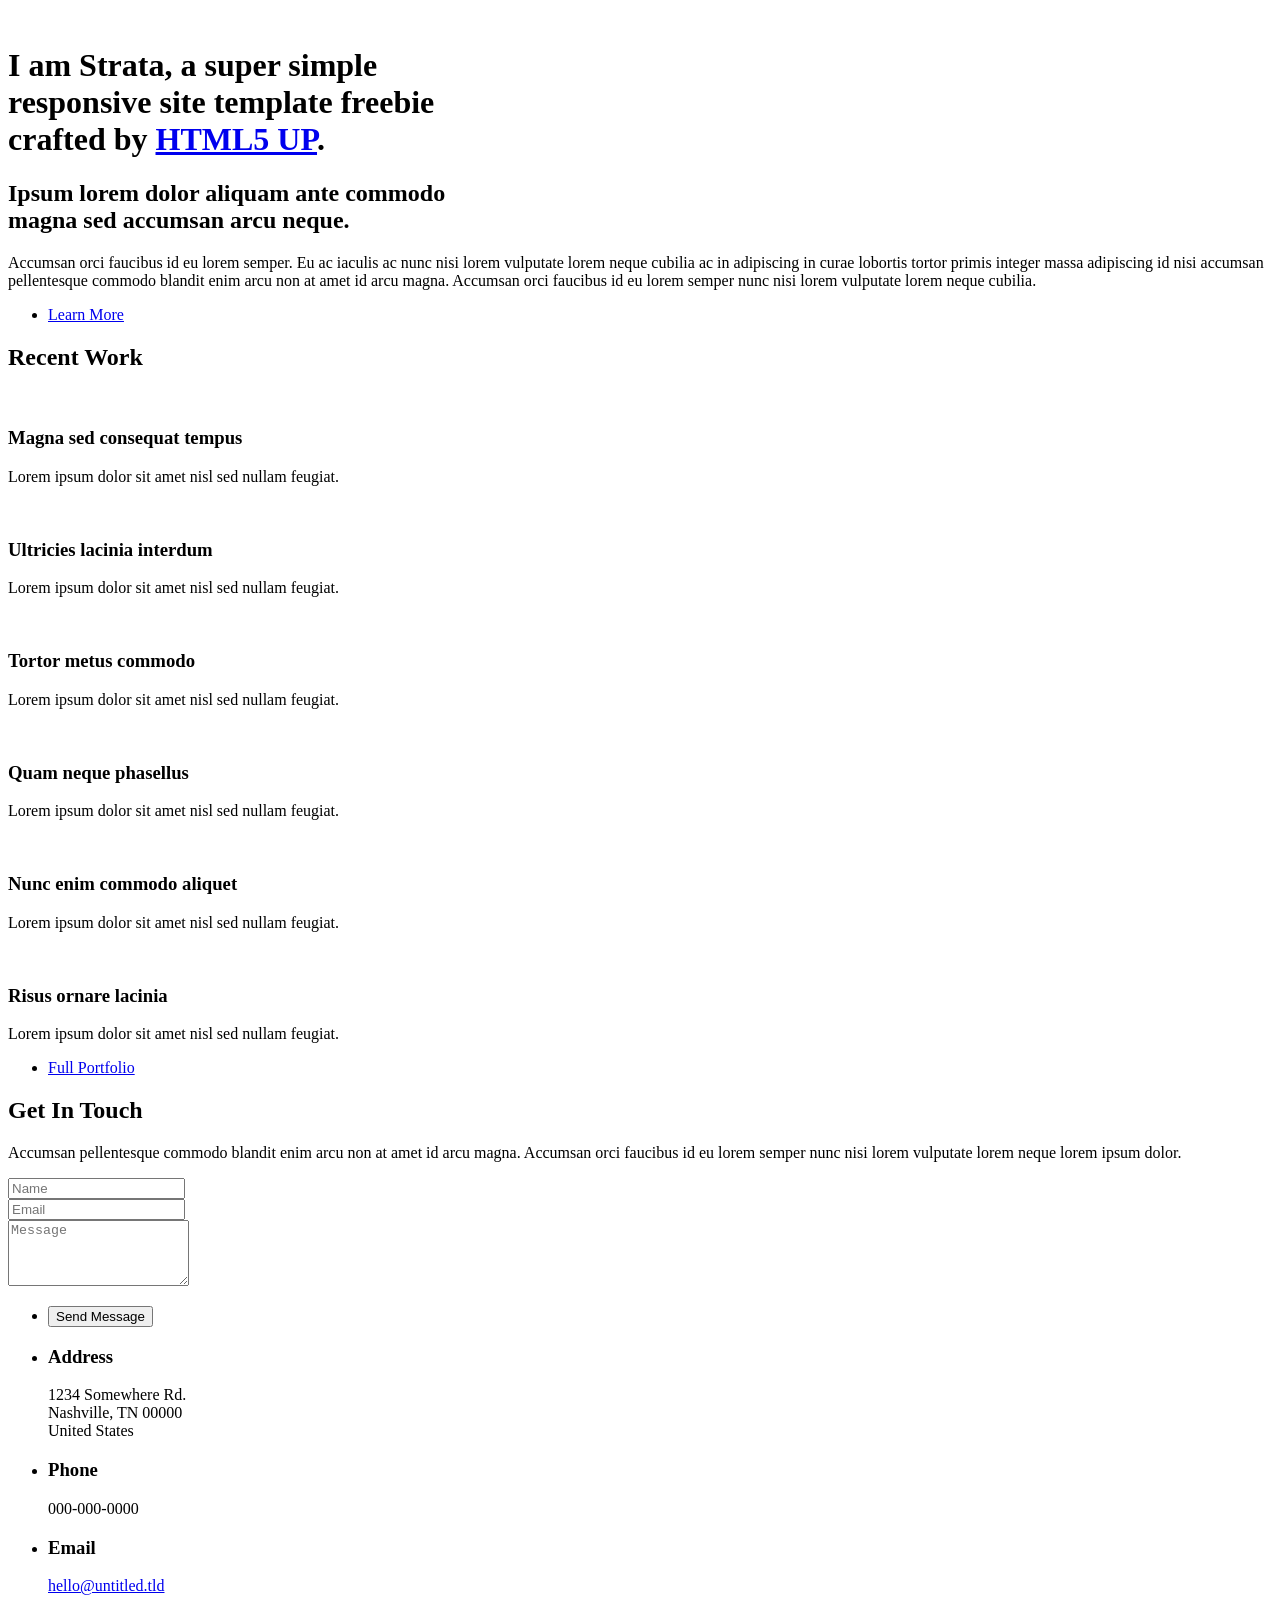
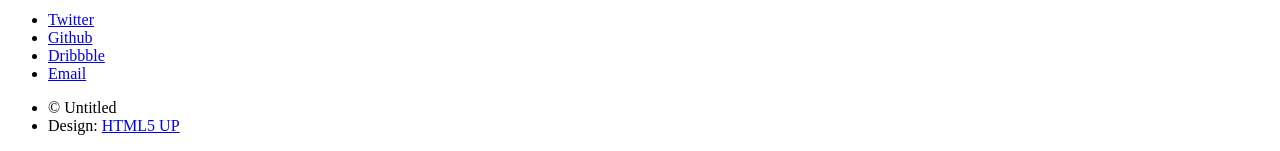
==== index.html @ c2d6a9bf "Add files via upload" ====
<!DOCTYPE HTML>
<!--
	Strata by HTML5 UP
	html5up.net | @ajlkn
	Free for personal and commercial use under the CCA 3.0 license (html5up.net/license)
-->
<html>
	<head>
		<title>Strata by HTML5 UP</title>
		<meta charset="utf-8" />
		<meta name="viewport" content="width=device-width, initial-scale=1, user-scalable=no" />
		<link rel="stylesheet" href="assets/css/main.css" />
	</head>
	<body class="is-preload">

		<!-- Header -->
			<header id="header">
				<div class="inner">
					<a href="#" class="image avatar"><img src="images/avatar.jpg" alt="" /></a>
					<h1><strong>I am Strata</strong>, a super simple<br />
					responsive site template freebie<br />
					crafted by <a href="http://html5up.net">HTML5 UP</a>.</h1>
				</div>
			</header>

		<!-- Main -->
			<div id="main">

				<!-- One -->
					<section id="one">
						<header class="major">
							<h2>Ipsum lorem dolor aliquam ante commodo<br />
							magna sed accumsan arcu neque.</h2>
						</header>
						<p>Accumsan orci faucibus id eu lorem semper. Eu ac iaculis ac nunc nisi lorem vulputate lorem neque cubilia ac in adipiscing in curae lobortis tortor primis integer massa adipiscing id nisi accumsan pellentesque commodo blandit enim arcu non at amet id arcu magna. Accumsan orci faucibus id eu lorem semper nunc nisi lorem vulputate lorem neque cubilia.</p>
						<ul class="actions">
							<li><a href="#" class="button">Learn More</a></li>
						</ul>
					</section>

				<!-- Two -->
					<section id="two">
						<h2>Recent Work</h2>
						<div class="row">
							<article class="col-6 col-12-xsmall work-item">
								<a href="images/fulls/01.jpg" class="image fit thumb"><img src="images/thumbs/01.jpg" alt="" /></a>
								<h3>Magna sed consequat tempus</h3>
								<p>Lorem ipsum dolor sit amet nisl sed nullam feugiat.</p>
							</article>
							<article class="col-6 col-12-xsmall work-item">
								<a href="images/fulls/02.jpg" class="image fit thumb"><img src="images/thumbs/02.jpg" alt="" /></a>
								<h3>Ultricies lacinia interdum</h3>
								<p>Lorem ipsum dolor sit amet nisl sed nullam feugiat.</p>
							</article>
							<article class="col-6 col-12-xsmall work-item">
								<a href="images/fulls/03.jpg" class="image fit thumb"><img src="images/thumbs/03.jpg" alt="" /></a>
								<h3>Tortor metus commodo</h3>
								<p>Lorem ipsum dolor sit amet nisl sed nullam feugiat.</p>
							</article>
							<article class="col-6 col-12-xsmall work-item">
								<a href="images/fulls/04.jpg" class="image fit thumb"><img src="images/thumbs/04.jpg" alt="" /></a>
								<h3>Quam neque phasellus</h3>
								<p>Lorem ipsum dolor sit amet nisl sed nullam feugiat.</p>
							</article>
							<article class="col-6 col-12-xsmall work-item">
								<a href="images/fulls/05.jpg" class="image fit thumb"><img src="images/thumbs/05.jpg" alt="" /></a>
								<h3>Nunc enim commodo aliquet</h3>
								<p>Lorem ipsum dolor sit amet nisl sed nullam feugiat.</p>
							</article>
							<article class="col-6 col-12-xsmall work-item">
								<a href="images/fulls/06.jpg" class="image fit thumb"><img src="images/thumbs/06.jpg" alt="" /></a>
								<h3>Risus ornare lacinia</h3>
								<p>Lorem ipsum dolor sit amet nisl sed nullam feugiat.</p>
							</article>
						</div>
						<ul class="actions">
							<li><a href="#" class="button">Full Portfolio</a></li>
						</ul>
					</section>

				<!-- Three -->
					<section id="three">
						<h2>Get In Touch</h2>
						<p>Accumsan pellentesque commodo blandit enim arcu non at amet id arcu magna. Accumsan orci faucibus id eu lorem semper nunc nisi lorem vulputate lorem neque lorem ipsum dolor.</p>
						<div class="row">
							<div class="col-8 col-12-small">
								<form method="post" action="#">
									<div class="row gtr-uniform gtr-50">
										<div class="col-6 col-12-xsmall"><input type="text" name="name" id="name" placeholder="Name" /></div>
										<div class="col-6 col-12-xsmall"><input type="email" name="email" id="email" placeholder="Email" /></div>
										<div class="col-12"><textarea name="message" id="message" placeholder="Message" rows="4"></textarea></div>
									</div>
								</form>
								<ul class="actions">
									<li><input type="submit" value="Send Message" /></li>
								</ul>
							</div>
							<div class="col-4 col-12-small">
								<ul class="labeled-icons">
									<li>
										<h3 class="icon solid fa-home"><span class="label">Address</span></h3>
										1234 Somewhere Rd.<br />
										Nashville, TN 00000<br />
										United States
									</li>
									<li>
										<h3 class="icon solid fa-mobile-alt"><span class="label">Phone</span></h3>
										000-000-0000
									</li>
									<li>
										<h3 class="icon solid fa-envelope"><span class="label">Email</span></h3>
										<a href="#">hello@untitled.tld</a>
									</li>
								</ul>
							</div>
						</div>
					</section>

				<!-- Four -->
				<!--
					<section id="four">
						<h2>Elements</h2>

						<section>
							<h4>Text</h4>
							<p>This is <b>bold</b> and this is <strong>strong</strong>. This is <i>italic</i> and this is <em>emphasized</em>.
							This is <sup>superscript</sup> text and this is <sub>subscript</sub> text.
							This is <u>underlined</u> and this is code: <code>for (;;) { ... }</code>. Finally, <a href="#">this is a link</a>.</p>
							<hr />
							<header>
								<h4>Heading with a Subtitle</h4>
								<p>Lorem ipsum dolor sit amet nullam id egestas urna aliquam</p>
							</header>
							<p>Nunc lacinia ante nunc ac lobortis. Interdum adipiscing gravida odio porttitor sem non mi integer non faucibus ornare mi ut ante amet placerat aliquet. Volutpat eu sed ante lacinia sapien lorem accumsan varius montes viverra nibh in adipiscing blandit tempus accumsan.</p>
							<header>
								<h5>Heading with a Subtitle</h5>
								<p>Lorem ipsum dolor sit amet nullam id egestas urna aliquam</p>
							</header>
							<p>Nunc lacinia ante nunc ac lobortis. Interdum adipiscing gravida odio porttitor sem non mi integer non faucibus ornare mi ut ante amet placerat aliquet. Volutpat eu sed ante lacinia sapien lorem accumsan varius montes viverra nibh in adipiscing blandit tempus accumsan.</p>
							<hr />
							<h2>Heading Level 2</h2>
							<h3>Heading Level 3</h3>
							<h4>Heading Level 4</h4>
							<h5>Heading Level 5</h5>
							<h6>Heading Level 6</h6>
							<hr />
							<h5>Blockquote</h5>
							<blockquote>Fringilla nisl. Donec accumsan interdum nisi, quis tincidunt felis sagittis eget tempus euismod. Vestibulum ante ipsum primis in faucibus vestibulum. Blandit adipiscing eu felis iaculis volutpat ac adipiscing accumsan faucibus. Vestibulum ante ipsum primis in faucibus lorem ipsum dolor sit amet nullam adipiscing eu felis.</blockquote>
							<h5>Preformatted</h5>
							<pre><code>i = 0;

while (!deck.isInOrder()) {
print 'Iteration ' + i;
deck.shuffle();
i++;
}

print 'It took ' + i + ' iterations to sort the deck.';</code></pre>
						</section>

						<section>
							<h4>Lists</h4>
							<div class="row">
								<div class="col-6 col-12-xsmall">
									<h5>Unordered</h5>
									<ul>
										<li>Dolor pulvinar etiam magna etiam.</li>
										<li>Sagittis adipiscing lorem eleifend.</li>
										<li>Felis enim feugiat dolore viverra.</li>
									</ul>
									<h5>Alternate</h5>
									<ul class="alt">
										<li>Dolor pulvinar etiam magna etiam.</li>
										<li>Sagittis adipiscing lorem eleifend.</li>
										<li>Felis enim feugiat dolore viverra.</li>
									</ul>
								</div>
								<div class="col-6 col-12-xsmall">
									<h5>Ordered</h5>
									<ol>
										<li>Dolor pulvinar etiam magna etiam.</li>
										<li>Etiam vel felis at lorem sed viverra.</li>
										<li>Felis enim feugiat dolore viverra.</li>
										<li>Dolor pulvinar etiam magna etiam.</li>
										<li>Etiam vel felis at lorem sed viverra.</li>
										<li>Felis enim feugiat dolore viverra.</li>
									</ol>
									<h5>Icons</h5>
									<ul class="icons">
										<li><a href="#" class="icon brands fa-twitter"><span class="label">Twitter</span></a></li>
										<li><a href="#" class="icon brands fa-facebook-f"><span class="label">Facebook</span></a></li>
										<li><a href="#" class="icon brands fa-instagram"><span class="label">Instagram</span></a></li>
										<li><a href="#" class="icon brands fa-github"><span class="label">Github</span></a></li>
										<li><a href="#" class="icon brands fa-dribbble"><span class="label">Dribbble</span></a></li>
										<li><a href="#" class="icon brands fa-tumblr"><span class="label">Tumblr</span></a></li>
									</ul>
								</div>
							</div>
							<h5>Actions</h5>
							<ul class="actions">
								<li><a href="#" class="button primary">Default</a></li>
								<li><a href="#" class="button">Default</a></li>
							</ul>
							<ul class="actions small">
								<li><a href="#" class="button primary small">Small</a></li>
								<li><a href="#" class="button small">Small</a></li>
							</ul>
							<div class="row">
								<div class="col-6 col-12-small">
									<ul class="actions stacked">
										<li><a href="#" class="button primary">Default</a></li>
										<li><a href="#" class="button">Default</a></li>
									</ul>
								</div>
								<div class="col-6 col-12-small">
									<ul class="actions stacked">
										<li><a href="#" class="button primary small">Small</a></li>
										<li><a href="#" class="button small">Small</a></li>
									</ul>
								</div>
								<div class="col-6 col-12-small">
									<ul class="actions stacked">
										<li><a href="#" class="button primary fit">Default</a></li>
										<li><a href="#" class="button fit">Default</a></li>
									</ul>
								</div>
								<div class="col-6 col-12-small">
									<ul class="actions stacked">
										<li><a href="#" class="button primary small fit">Small</a></li>
										<li><a href="#" class="button small fit">Small</a></li>
									</ul>
								</div>
							</div>
						</section>

						<section>
							<h4>Table</h4>
							<h5>Default</h5>
							<div class="table-wrapper">
								<table>
									<thead>
										<tr>
											<th>Name</th>
											<th>Description</th>
											<th>Price</th>
										</tr>
									</thead>
									<tbody>
										<tr>
											<td>Item One</td>
											<td>Ante turpis integer aliquet porttitor.</td>
											<td>29.99</td>
										</tr>
										<tr>
											<td>Item Two</td>
											<td>Vis ac commodo adipiscing arcu aliquet.</td>
											<td>19.99</td>
										</tr>
										<tr>
											<td>Item Three</td>
											<td> Morbi faucibus arcu accumsan lorem.</td>
											<td>29.99</td>
										</tr>
										<tr>
											<td>Item Four</td>
											<td>Vitae integer tempus condimentum.</td>
											<td>19.99</td>
										</tr>
										<tr>
											<td>Item Five</td>
											<td>Ante turpis integer aliquet porttitor.</td>
											<td>29.99</td>
										</tr>
									</tbody>
									<tfoot>
										<tr>
											<td colspan="2"></td>
											<td>100.00</td>
										</tr>
									</tfoot>
								</table>
							</div>

							<h5>Alternate</h5>
							<div class="table-wrapper">
								<table class="alt">
									<thead>
										<tr>
											<th>Name</th>
											<th>Description</th>
											<th>Price</th>
										</tr>
									</thead>
									<tbody>
										<tr>
											<td>Item One</td>
											<td>Ante turpis integer aliquet porttitor.</td>
											<td>29.99</td>
										</tr>
										<tr>
											<td>Item Two</td>
											<td>Vis ac commodo adipiscing arcu aliquet.</td>
											<td>19.99</td>
										</tr>
										<tr>
											<td>Item Three</td>
											<td> Morbi faucibus arcu accumsan lorem.</td>
											<td>29.99</td>
										</tr>
										<tr>
											<td>Item Four</td>
											<td>Vitae integer tempus condimentum.</td>
											<td>19.99</td>
										</tr>
										<tr>
											<td>Item Five</td>
											<td>Ante turpis integer aliquet porttitor.</td>
											<td>29.99</td>
										</tr>
									</tbody>
									<tfoot>
										<tr>
											<td colspan="2"></td>
											<td>100.00</td>
										</tr>
									</tfoot>
								</table>
							</div>
						</section>

						<section>
							<h4>Buttons</h4>
							<ul class="actions">
								<li><a href="#" class="button primary">Primary</a></li>
								<li><a href="#" class="button">Default</a></li>
							</ul>
							<ul class="actions">
								<li><a href="#" class="button large">Large</a></li>
								<li><a href="#" class="button">Default</a></li>
								<li><a href="#" class="button small">Small</a></li>
							</ul>
							<ul class="actions fit">
								<li><a href="#" class="button primary fit">Fit</a></li>
								<li><a href="#" class="button fit">Fit</a></li>
							</ul>
							<ul class="actions fit small">
								<li><a href="#" class="button primary fit small">Fit + Small</a></li>
								<li><a href="#" class="button fit small">Fit + Small</a></li>
							</ul>
							<ul class="actions">
								<li><a href="#" class="button primary icon solid fa-download">Icon</a></li>
								<li><a href="#" class="button icon solid fa-download">Icon</a></li>
							</ul>
							<ul class="actions">
								<li><span class="button primary disabled">Primary</span></li>
								<li><span class="button disabled">Default</span></li>
							</ul>
						</section>

						<section>
							<h4>Form</h4>
							<form method="post" action="#">
								<div class="row gtr-uniform gtr-50">
									<div class="col-6 col-12-xsmall">
										<input type="text" name="demo-name" id="demo-name" value="" placeholder="Name" />
									</div>
									<div class="col-6 col-12-xsmall">
										<input type="email" name="demo-email" id="demo-email" value="" placeholder="Email" />
									</div>
									<div class="col-12">
										<select name="demo-category" id="demo-category">
											<option value="">- Category -</option>
											<option value="1">Manufacturing</option>
											<option value="1">Shipping</option>
											<option value="1">Administration</option>
											<option value="1">Human Resources</option>
										</select>
									</div>
									<div class="col-4 col-12-small">
										<input type="radio" id="demo-priority-low" name="demo-priority" checked>
										<label for="demo-priority-low">Low Priority</label>
									</div>
									<div class="col-4 col-12-small">
										<input type="radio" id="demo-priority-normal" name="demo-priority">
										<label for="demo-priority-normal">Normal Priority</label>
									</div>
									<div class="col-4 col-12-small">
										<input type="radio" id="demo-priority-high" name="demo-priority">
										<label for="demo-priority-high">High Priority</label>
									</div>
									<div class="col-6 col-12-small">
										<input type="checkbox" id="demo-copy" name="demo-copy">
										<label for="demo-copy">Email me a copy of this message</label>
									</div>
									<div class="col-6 col-12-small">
										<input type="checkbox" id="demo-human" name="demo-human" checked>
										<label for="demo-human">I am a human and not a robot</label>
									</div>
									<div class="col-12">
										<textarea name="demo-message" id="demo-message" placeholder="Enter your message" rows="6"></textarea>
									</div>
									<div class="col-12">
										<ul class="actions">
											<li><input type="submit" value="Send Message" class="primary" /></li>
											<li><input type="reset" value="Reset" /></li>
										</ul>
									</div>
								</div>
							</form>
						</section>

						<section>
							<h4>Image</h4>
							<h5>Fit</h5>
							<div class="box alt">
								<div class="row gtr-50 gtr-uniform">
									<div class="col-12"><span class="image fit"><img src="images/fulls/05.jpg" alt="" /></span></div>
									<div class="col-4"><span class="image fit"><img src="images/thumbs/01.jpg" alt="" /></span></div>
									<div class="col-4"><span class="image fit"><img src="images/thumbs/02.jpg" alt="" /></span></div>
									<div class="col-4"><span class="image fit"><img src="images/thumbs/03.jpg" alt="" /></span></div>
									<div class="col-4"><span class="image fit"><img src="images/thumbs/04.jpg" alt="" /></span></div>
									<div class="col-4"><span class="image fit"><img src="images/thumbs/05.jpg" alt="" /></span></div>
									<div class="col-4"><span class="image fit"><img src="images/thumbs/06.jpg" alt="" /></span></div>
									<div class="col-4"><span class="image fit"><img src="images/thumbs/03.jpg" alt="" /></span></div>
									<div class="col-4"><span class="image fit"><img src="images/thumbs/02.jpg" alt="" /></span></div>
									<div class="col-4"><span class="image fit"><img src="images/thumbs/01.jpg" alt="" /></span></div>
								</div>
							</div>
							<h5>Left &amp; Right</h5>
							<p><span class="image left"><img src="images/avatar.jpg" alt="" /></span>Fringilla nisl. Donec accumsan interdum nisi, quis tincidunt felis sagittis eget. tempus euismod. Vestibulum ante ipsum primis in faucibus vestibulum. Blandit adipiscing eu felis iaculis volutpat ac adipiscing accumsan eu faucibus. Integer ac pellentesque praesent tincidunt felis sagittis eget. tempus euismod. Vestibulum ante ipsum primis in faucibus vestibulum. Blandit adipiscing eu felis iaculis volutpat ac adipiscing accumsan eu faucibus. Integer ac pellentesque praesent. Donec accumsan interdum nisi, quis tincidunt felis sagittis eget. tempus euismod. Vestibulum ante ipsum primis in faucibus vestibulum. Blandit adipiscing eu felis iaculis volutpat ac adipiscing accumsan eu faucibus. Integer ac pellentesque praesent tincidunt felis sagittis eget. tempus euismod. Vestibulum ante ipsum primis in faucibus vestibulum. Blandit adipiscing eu felis iaculis volutpat ac adipiscing accumsan eu faucibus. Integer ac pellentesque praesent.</p>
							<p><span class="image right"><img src="images/avatar.jpg" alt="" /></span>Fringilla nisl. Donec accumsan interdum nisi, quis tincidunt felis sagittis eget. tempus euismod. Vestibulum ante ipsum primis in faucibus vestibulum. Blandit adipiscing eu felis iaculis volutpat ac adipiscing accumsan eu faucibus. Integer ac pellentesque praesent tincidunt felis sagittis eget. tempus euismod. Vestibulum ante ipsum primis in faucibus vestibulum. Blandit adipiscing eu felis iaculis volutpat ac adipiscing accumsan eu faucibus. Integer ac pellentesque praesent. Donec accumsan interdum nisi, quis tincidunt felis sagittis eget. tempus euismod. Vestibulum ante ipsum primis in faucibus vestibulum. Blandit adipiscing eu felis iaculis volutpat ac adipiscing accumsan eu faucibus. Integer ac pellentesque praesent tincidunt felis sagittis eget. tempus euismod. Vestibulum ante ipsum primis in faucibus vestibulum. Blandit adipiscing eu felis iaculis volutpat ac adipiscing accumsan eu faucibus. Integer ac pellentesque praesent.</p>
						</section>

					</section>
				-->

			</div>

		<!-- Footer -->
			<footer id="footer">
				<div class="inner">
					<ul class="icons">
						<li><a href="#" class="icon brands fa-twitter"><span class="label">Twitter</span></a></li>
						<li><a href="#" class="icon brands fa-github"><span class="label">Github</span></a></li>
						<li><a href="#" class="icon brands fa-dribbble"><span class="label">Dribbble</span></a></li>
						<li><a href="#" class="icon solid fa-envelope"><span class="label">Email</span></a></li>
					</ul>
					<ul class="copyright">
						<li>&copy; Untitled</li><li>Design: <a href="http://html5up.net">HTML5 UP</a></li>
					</ul>
				</div>
			</footer>

		<!-- Scripts -->
			<script src="assets/js/jquery.min.js"></script>
			<script src="assets/js/jquery.poptrox.min.js"></script>
			<script src="assets/js/browser.min.js"></script>
			<script src="assets/js/breakpoints.min.js"></script>
			<script src="assets/js/util.js"></script>
			<script src="assets/js/main.js"></script>

	</body>
</html>
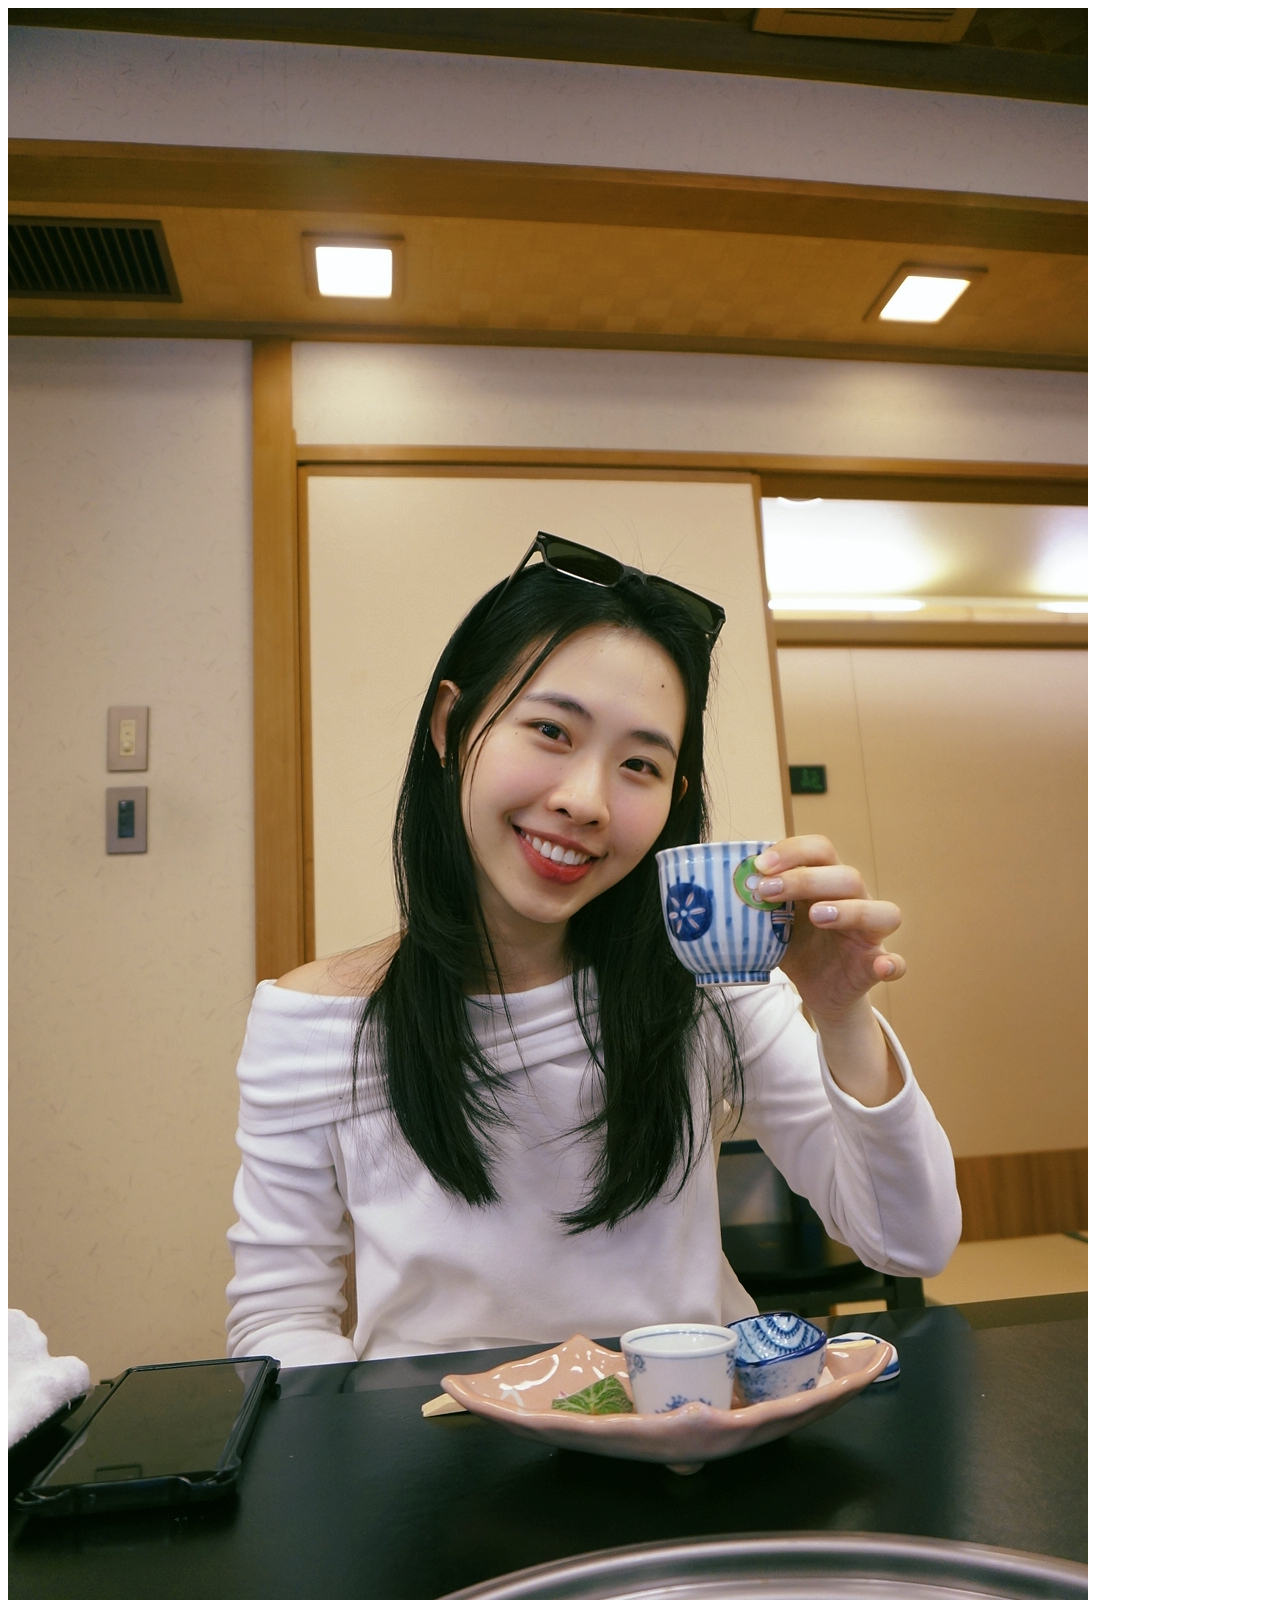
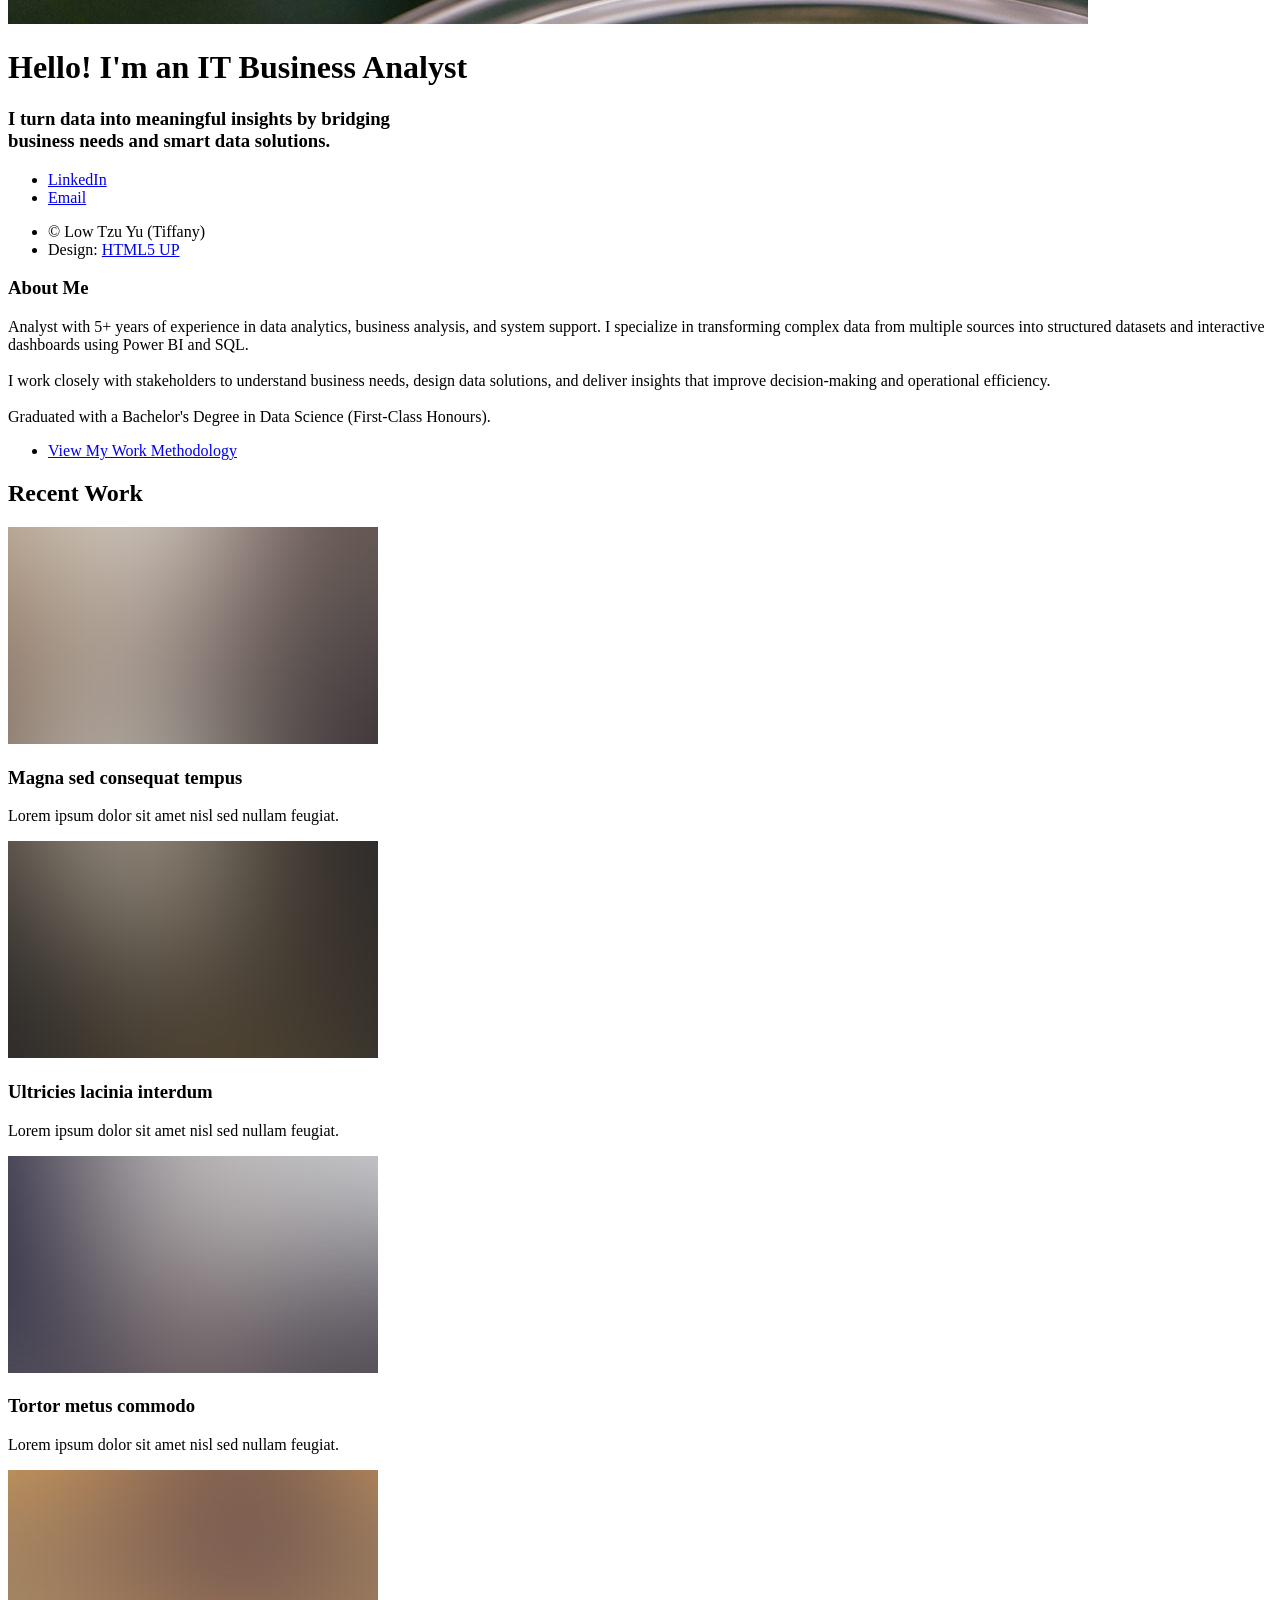
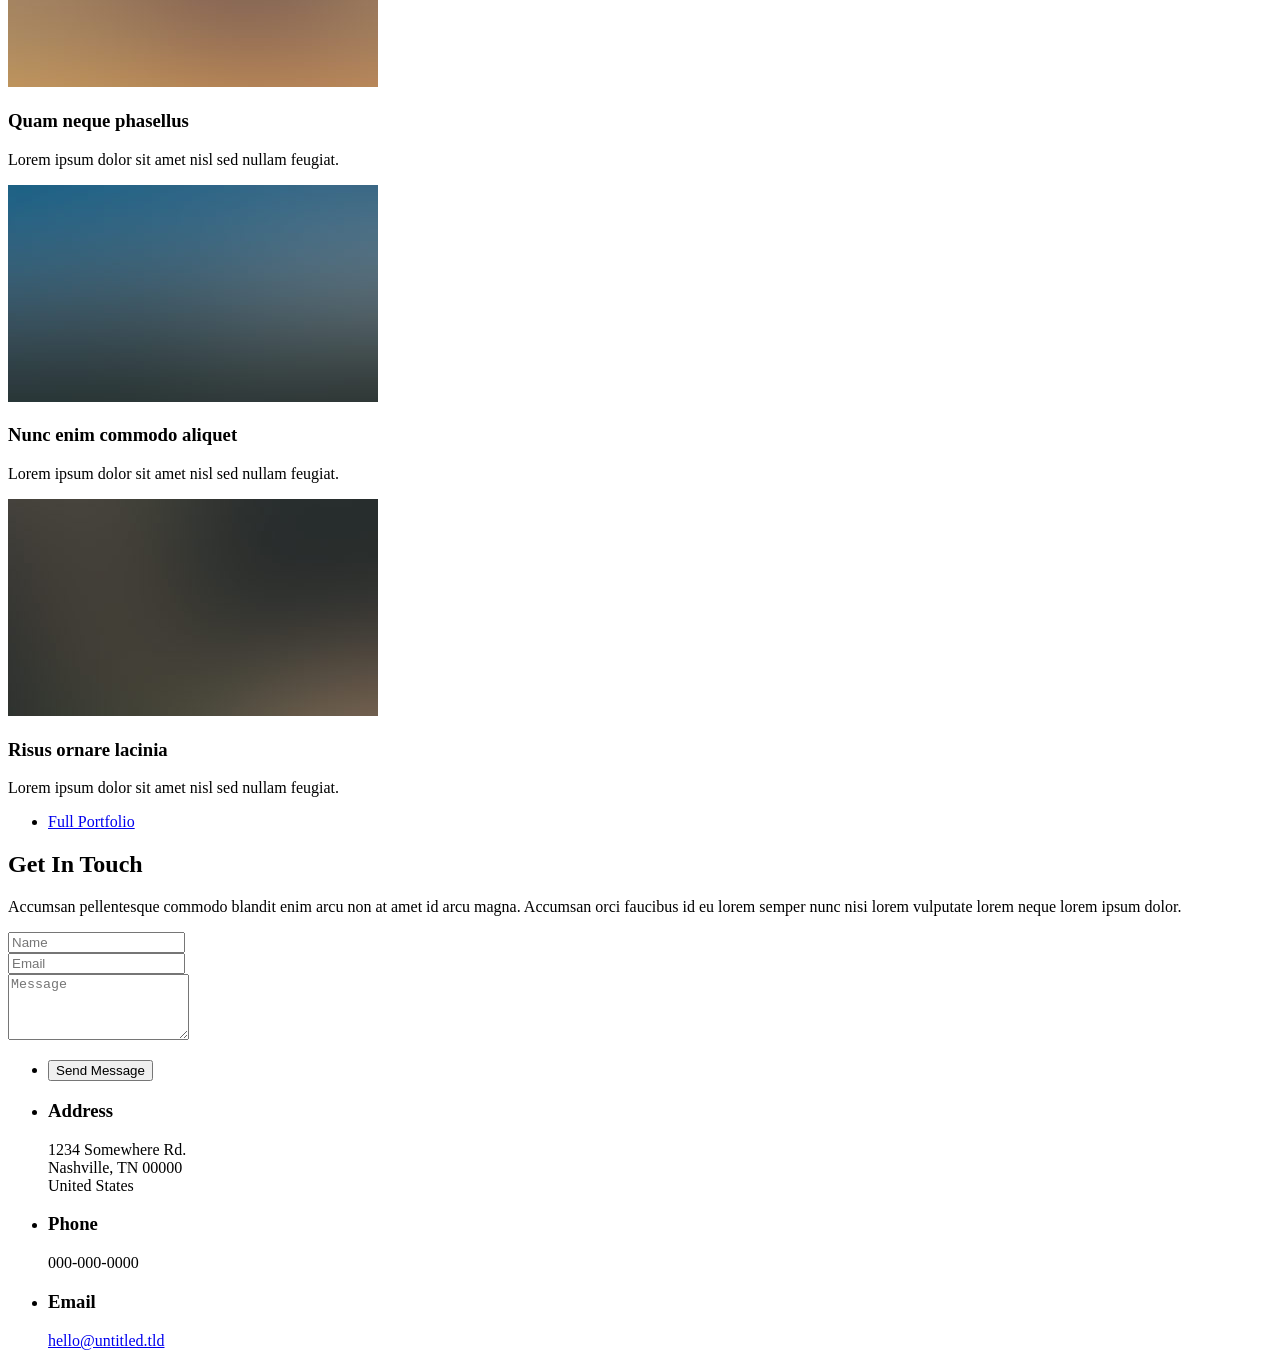
==== commit e05182e5: "Add files via upload" ====
--- a/index.html
+++ b/index.html
@@ -6,7 +6,7 @@
 -->
 <html>
 	<head>
-		<title>Strata by HTML5 UP</title>
+		<title>Low Tzu Yu (Tiffany)</title>
 		<meta charset="utf-8" />
 		<meta name="viewport" content="width=device-width, initial-scale=1, user-scalable=no" />
 		<link rel="stylesheet" href="assets/css/main.css" />
@@ -14,14 +14,14 @@
 	<body class="is-preload">
 
 		<!-- Header -->
-			<header id="header">
-				<div class="inner">
-					<a href="#" class="image avatar"><img src="images/avatar.jpg" alt="" /></a>
-					<h1><strong>I am Strata</strong>, a super simple<br />
-					responsive site template freebie<br />
-					crafted by <a href="http://html5up.net">HTML5 UP</a>.</h1>
-				</div>
-			</header>
+		<header id="header">
+			<div class="inner">
+				<a href="#" class="image avatar"><img src="images/avatar.jpg" alt="" /></a>
+				<h1><strong>Hello! I'm an IT Business Analyst</strong><br /></h1>
+				<h3>I turn data into meaningful insights by bridging<br />
+				business needs and smart data solutions.</h3>
+			</div>
+		</header>
 
 		<!-- Main -->
 			<div id="main">
@@ -29,13 +29,22 @@
 				<!-- One -->
 					<section id="one">
 						<header class="major">
-							<h2>Ipsum lorem dolor aliquam ante commodo<br />
-							magna sed accumsan arcu neque.</h2>
-						</header>
-						<p>Accumsan orci faucibus id eu lorem semper. Eu ac iaculis ac nunc nisi lorem vulputate lorem neque cubilia ac in adipiscing in curae lobortis tortor primis integer massa adipiscing id nisi accumsan pellentesque commodo blandit enim arcu non at amet id arcu magna. Accumsan orci faucibus id eu lorem semper nunc nisi lorem vulputate lorem neque cubilia.</p>
-						<ul class="actions">
-							<li><a href="#" class="button">Learn More</a></li>
-						</ul>
+							<h3>About Me</h3>
+							<p>
+							Analyst with 5+ years of experience in data analytics, business analysis, and system support. 
+							I specialize in transforming complex data from multiple sources into structured datasets and 
+							interactive dashboards using Power BI and SQL.
+							</br>
+							</br>
+							I work closely with stakeholders to understand business needs, design data solutions, and 
+							deliver insights that improve decision-making and operational efficiency.
+							</br>
+							</br>
+							Graduated with a Bachelor's Degree in Data Science (First-Class Honours).
+							</p>
+							<ul class="actions">
+								<li><a href="methodology.html" class="button">View My Work Methodology</a></li>
+							</ul>
 					</section>
 
 				<!-- Two -->
@@ -440,13 +449,11 @@
 			<footer id="footer">
 				<div class="inner">
 					<ul class="icons">
-						<li><a href="#" class="icon brands fa-twitter"><span class="label">Twitter</span></a></li>
-						<li><a href="#" class="icon brands fa-github"><span class="label">Github</span></a></li>
-						<li><a href="#" class="icon brands fa-dribbble"><span class="label">Dribbble</span></a></li>
-						<li><a href="#" class="icon solid fa-envelope"><span class="label">Email</span></a></li>
+						<li><a href="https://www.linkedin.com/in/tzu-yu-l-0a7703163/" class="icon brands fa-linkedin"><span class="label">LinkedIn</span></a></li>
+						<li><a href="mailto:tiffanylowty06@gmail.com" class="icon solid fa-envelope"><span class="label">Email</span></a></li>
 					</ul>
 					<ul class="copyright">
-						<li>&copy; Untitled</li><li>Design: <a href="http://html5up.net">HTML5 UP</a></li>
+						<li>&copy; Low Tzu Yu (Tiffany)</li><li>Design: <a href="http://html5up.net">HTML5 UP</a></li>
 					</ul>
 				</div>
 			</footer>
--- a/assets/css/main.css
+++ b/assets/css/main.css
@@ -0,0 +1,3221 @@
+@import url("fontawesome-all.min.css");
+@import url("https://fonts.googleapis.com/css?family=Source+Sans+Pro:400,400italic");
+
+/*
+	Strata by HTML5 UP
+	html5up.net | @ajlkn
+	Free for personal and commercial use under the CCA 3.0 license (html5up.net/license)
+*/
+
+html, body, div, span, applet, object,
+iframe, h1, h2, h3, h4, h5, h6, p, blockquote,
+pre, a, abbr, acronym, address, big, cite,
+code, del, dfn, em, img, ins, kbd, q, s, samp,
+small, strike, strong, sub, sup, tt, var, b,
+u, i, center, dl, dt, dd, ol, ul, li, fieldset,
+form, label, legend, table, caption, tbody,
+tfoot, thead, tr, th, td, article, aside,
+canvas, details, embed, figure, figcaption,
+footer, header, hgroup, menu, nav, output, ruby,
+section, summary, time, mark, audio, video {
+	margin: 0;
+	padding: 0;
+	border: 0;
+	font-size: 100%;
+	font: inherit;
+	vertical-align: baseline;}
+
+article, aside, details, figcaption, figure,
+footer, header, hgroup, menu, nav, section {
+	display: block;}
+
+body {
+	line-height: 1;
+}
+
+ol, ul {
+	list-style: none;
+}
+
+blockquote, q {
+	quotes: none;
+}
+
+	blockquote:before, blockquote:after, q:before, q:after {
+		content: '';
+		content: none;
+	}
+
+table {
+	border-collapse: collapse;
+	border-spacing: 0;
+}
+
+body {
+	-webkit-text-size-adjust: none;
+}
+
+mark {
+	background-color: transparent;
+	color: inherit;
+}
+
+input::-moz-focus-inner {
+	border: 0;
+	padding: 0;
+}
+
+input, select, textarea {
+	-moz-appearance: none;
+	-webkit-appearance: none;
+	-ms-appearance: none;
+	appearance: none;
+}
+
+/* Basic */
+
+	html {
+		box-sizing: border-box;
+	}
+
+	*, *:before, *:after {
+		box-sizing: inherit;
+	}
+
+	body {
+		background: #fff;
+	}
+
+		body.is-preload *, body.is-preload *:before, body.is-preload *:after {
+			-moz-animation: none !important;
+			-webkit-animation: none !important;
+			-ms-animation: none !important;
+			animation: none !important;
+			-moz-transition: none !important;
+			-webkit-transition: none !important;
+			-ms-transition: none !important;
+			transition: none !important;
+		}
+
+	body, input, select, textarea {
+		color: #a2a2a2;
+		font-family: "Source Sans Pro", Helvetica, sans-serif;
+		font-size: 16pt;
+		font-weight: 400;
+		line-height: 1.75em;
+	}
+
+	a {
+		-moz-transition: color 0.2s ease-in-out, border-color 0.2s ease-in-out;
+		-webkit-transition: color 0.2s ease-in-out, border-color 0.2s ease-in-out;
+		-ms-transition: color 0.2s ease-in-out, border-color 0.2s ease-in-out;
+		transition: color 0.2s ease-in-out, border-color 0.2s ease-in-out;
+		border-bottom: dotted 1px;
+		color: #49bf9d;
+		text-decoration: none;
+	}
+
+		a:hover {
+			border-bottom-color: transparent;
+			color: #49bf9d !important;
+			text-decoration: none;
+		}
+
+	strong, b {
+		color: #787878;
+		font-weight: 400;
+	}
+
+	em, i {
+		font-style: italic;
+	}
+
+	p {
+		margin: 0 0 2em 0;
+	}
+
+	h1, h2, h3, h4, h5, h6 {
+		color: #787878;
+		font-weight: 400;
+		line-height: 1em;
+		margin: 0 0 1em 0;
+	}
+
+		h1 a, h2 a, h3 a, h4 a, h5 a, h6 a {
+			color: inherit;
+			text-decoration: none;
+		}
+
+	h1 {
+		font-size: 2em;
+		line-height: 1.5em;
+	}
+
+	h2 {
+		font-size: 1.5em;
+		line-height: 1.5em;
+	}
+
+	h3 {
+		font-size: 1.25em;
+		line-height: 1.5em;
+	}
+
+	h4 {
+		font-size: 1.1em;
+		line-height: 1.5em;
+	}
+
+	h5 {
+		font-size: 0.9em;
+		line-height: 1.5em;
+	}
+
+	h6 {
+		font-size: 0.7em;
+		line-height: 1.5em;
+	}
+
+	sub {
+		font-size: 0.8em;
+		position: relative;
+		top: 0.5em;
+	}
+
+	sup {
+		font-size: 0.8em;
+		position: relative;
+		top: -0.5em;
+	}
+
+	hr {
+		border: 0;
+		border-bottom: solid 2px #efefef;
+		margin: 2em 0;
+	}
+
+		hr.major {
+			margin: 3em 0;
+		}
+
+	blockquote {
+		border-left: solid 6px #efefef;
+		font-style: italic;
+		margin: 0 0 2em 0;
+		padding: 0.5em 0 0.5em 1.5em;
+	}
+
+	code {
+		background: #f7f7f7;
+		border-radius: 0.35em;
+		border: solid 2px #efefef;
+		font-family: "Courier New", monospace;
+		font-size: 0.9em;
+		margin: 0 0.25em;
+		padding: 0.25em 0.65em;
+	}
+
+	pre {
+		-webkit-overflow-scrolling: touch;
+		font-family: "Courier New", monospace;
+		font-size: 0.9em;
+		margin: 0 0 2em 0;
+	}
+
+		pre code {
+			display: block;
+			line-height: 1.75em;
+			padding: 1em 1.5em;
+			overflow-x: auto;
+		}
+
+	.align-left {
+		text-align: left;
+	}
+
+	.align-center {
+		text-align: center;
+	}
+
+	.align-right {
+		text-align: right;
+	}
+
+/* Container */
+
+	.container {
+		margin: 0 auto;
+		max-width: calc(100% - 4em);
+		width: 100%;
+	}
+
+		.container.xsmall {
+			width: 25%;
+		}
+
+		.container.small {
+			width: 50%;
+		}
+
+		.container.medium {
+			width: 75%;
+		}
+
+		.container.large {
+			width: 125%;
+		}
+
+		.container.xlarge {
+			width: 150%;
+		}
+
+		.container.max {
+			width: 100%;
+		}
+
+		@media screen and (max-width: 980px) {
+
+			.container {
+				width: 100% !important;
+				max-width: 100% !important;
+			}
+
+		}
+
+		@media screen and (max-width: 480px) {
+
+			.container {
+				max-width: calc(100% - 3em);
+			}
+
+		}
+
+/* Row */
+
+	.row {
+		display: flex;
+		flex-wrap: wrap;
+		box-sizing: border-box;
+		align-items: stretch;
+	}
+
+		.row > * {
+			box-sizing: border-box;
+		}
+
+		.row.gtr-uniform > * > :last-child {
+			margin-bottom: 0;
+		}
+
+		.row.aln-left {
+			justify-content: flex-start;
+		}
+
+		.row.aln-center {
+			justify-content: center;
+		}
+
+		.row.aln-right {
+			justify-content: flex-end;
+		}
+
+		.row.aln-top {
+			align-items: flex-start;
+		}
+
+		.row.aln-middle {
+			align-items: center;
+		}
+
+		.row.aln-bottom {
+			align-items: flex-end;
+		}
+
+		.row > .imp {
+			order: -1;
+		}
+
+		.row > .col-1 {
+			width: 8.33333%;
+		}
+
+		.row > .off-1 {
+			margin-left: 8.33333%;
+		}
+
+		.row > .col-2 {
+			width: 16.66667%;
+		}
+
+		.row > .off-2 {
+			margin-left: 16.66667%;
+		}
+
+		.row > .col-3 {
+			width: 25%;
+		}
+
+		.row > .off-3 {
+			margin-left: 25%;
+		}
+
+		.row > .col-4 {
+			width: 33.33333%;
+		}
+
+		.row > .off-4 {
+			margin-left: 33.33333%;
+		}
+
+		.row > .col-5 {
+			width: 41.66667%;
+		}
+
+		.row > .off-5 {
+			margin-left: 41.66667%;
+		}
+
+		.row > .col-6 {
+			width: 50%;
+		}
+
+		.row > .off-6 {
+			margin-left: 50%;
+		}
+
+		.row > .col-7 {
+			width: 58.33333%;
+		}
+
+		.row > .off-7 {
+			margin-left: 58.33333%;
+		}
+
+		.row > .col-8 {
+			width: 66.66667%;
+		}
+
+		.row > .off-8 {
+			margin-left: 66.66667%;
+		}
+
+		.row > .col-9 {
+			width: 75%;
+		}
+
+		.row > .off-9 {
+			margin-left: 75%;
+		}
+
+		.row > .col-10 {
+			width: 83.33333%;
+		}
+
+		.row > .off-10 {
+			margin-left: 83.33333%;
+		}
+
+		.row > .col-11 {
+			width: 91.66667%;
+		}
+
+		.row > .off-11 {
+			margin-left: 91.66667%;
+		}
+
+		.row > .col-12 {
+			width: 100%;
+		}
+
+		.row > .off-12 {
+			margin-left: 100%;
+		}
+
+		.row.gtr-0 {
+			margin-top: 0;
+			margin-left: 0em;
+		}
+
+			.row.gtr-0 > * {
+				padding: 0 0 0 0em;
+			}
+
+			.row.gtr-0.gtr-uniform {
+				margin-top: 0em;
+			}
+
+				.row.gtr-0.gtr-uniform > * {
+					padding-top: 0em;
+				}
+
+		.row.gtr-25 {
+			margin-top: 0;
+			margin-left: -0.625em;
+		}
+
+			.row.gtr-25 > * {
+				padding: 0 0 0 0.625em;
+			}
+
+			.row.gtr-25.gtr-uniform {
+				margin-top: -0.625em;
+			}
+
+				.row.gtr-25.gtr-uniform > * {
+					padding-top: 0.625em;
+				}
+
+		.row.gtr-50 {
+			margin-top: 0;
+			margin-left: -1.25em;
+		}
+
+			.row.gtr-50 > * {
+				padding: 0 0 0 1.25em;
+			}
+
+			.row.gtr-50.gtr-uniform {
+				margin-top: -1.25em;
+			}
+
+				.row.gtr-50.gtr-uniform > * {
+					padding-top: 1.25em;
+				}
+
+		.row {
+			margin-top: 0;
+			margin-left: -2.5em;
+		}
+
+			.row > * {
+				padding: 0 0 0 2.5em;
+			}
+
+			.row.gtr-uniform {
+				margin-top: -2.5em;
+			}
+
+				.row.gtr-uniform > * {
+					padding-top: 2.5em;
+				}
+
+		.row.gtr-150 {
+			margin-top: 0;
+			margin-left: -3.75em;
+		}
+
+			.row.gtr-150 > * {
+				padding: 0 0 0 3.75em;
+			}
+
+			.row.gtr-150.gtr-uniform {
+				margin-top: -3.75em;
+			}
+
+				.row.gtr-150.gtr-uniform > * {
+					padding-top: 3.75em;
+				}
+
+		.row.gtr-200 {
+			margin-top: 0;
+			margin-left: -5em;
+		}
+
+			.row.gtr-200 > * {
+				padding: 0 0 0 5em;
+			}
+
+			.row.gtr-200.gtr-uniform {
+				margin-top: -5em;
+			}
+
+				.row.gtr-200.gtr-uniform > * {
+					padding-top: 5em;
+				}
+
+		@media screen and (max-width: 1800px) {
+
+			.row {
+				display: flex;
+				flex-wrap: wrap;
+				box-sizing: border-box;
+				align-items: stretch;
+			}
+
+				.row > * {
+					box-sizing: border-box;
+				}
+
+				.row.gtr-uniform > * > :last-child {
+					margin-bottom: 0;
+				}
+
+				.row.aln-left {
+					justify-content: flex-start;
+				}
+
+				.row.aln-center {
+					justify-content: center;
+				}
+
+				.row.aln-right {
+					justify-content: flex-end;
+				}
+
+				.row.aln-top {
+					align-items: flex-start;
+				}
+
+				.row.aln-middle {
+					align-items: center;
+				}
+
+				.row.aln-bottom {
+					align-items: flex-end;
+				}
+
+				.row > .imp-xlarge {
+					order: -1;
+				}
+
+				.row > .col-1-xlarge {
+					width: 8.33333%;
+				}
+
+				.row > .off-1-xlarge {
+					margin-left: 8.33333%;
+				}
+
+				.row > .col-2-xlarge {
+					width: 16.66667%;
+				}
+
+				.row > .off-2-xlarge {
+					margin-left: 16.66667%;
+				}
+
+				.row > .col-3-xlarge {
+					width: 25%;
+				}
+
+				.row > .off-3-xlarge {
+					margin-left: 25%;
+				}
+
+				.row > .col-4-xlarge {
+					width: 33.33333%;
+				}
+
+				.row > .off-4-xlarge {
+					margin-left: 33.33333%;
+				}
+
+				.row > .col-5-xlarge {
+					width: 41.66667%;
+				}
+
+				.row > .off-5-xlarge {
+					margin-left: 41.66667%;
+				}
+
+				.row > .col-6-xlarge {
+					width: 50%;
+				}
+
+				.row > .off-6-xlarge {
+					margin-left: 50%;
+				}
+
+				.row > .col-7-xlarge {
+					width: 58.33333%;
+				}
+
+				.row > .off-7-xlarge {
+					margin-left: 58.33333%;
+				}
+
+				.row > .col-8-xlarge {
+					width: 66.66667%;
+				}
+
+				.row > .off-8-xlarge {
+					margin-left: 66.66667%;
+				}
+
+				.row > .col-9-xlarge {
+					width: 75%;
+				}
+
+				.row > .off-9-xlarge {
+					margin-left: 75%;
+				}
+
+				.row > .col-10-xlarge {
+					width: 83.33333%;
+				}
+
+				.row > .off-10-xlarge {
+					margin-left: 83.33333%;
+				}
+
+				.row > .col-11-xlarge {
+					width: 91.66667%;
+				}
+
+				.row > .off-11-xlarge {
+					margin-left: 91.66667%;
+				}
+
+				.row > .col-12-xlarge {
+					width: 100%;
+				}
+
+				.row > .off-12-xlarge {
+					margin-left: 100%;
+				}
+
+				.row.gtr-0 {
+					margin-top: 0;
+					margin-left: 0em;
+				}
+
+					.row.gtr-0 > * {
+						padding: 0 0 0 0em;
+					}
+
+					.row.gtr-0.gtr-uniform {
+						margin-top: 0em;
+					}
+
+						.row.gtr-0.gtr-uniform > * {
+							padding-top: 0em;
+						}
+
+				.row.gtr-25 {
+					margin-top: 0;
+					margin-left: -0.625em;
+				}
+
+					.row.gtr-25 > * {
+						padding: 0 0 0 0.625em;
+					}
+
+					.row.gtr-25.gtr-uniform {
+						margin-top: -0.625em;
+					}
+
+						.row.gtr-25.gtr-uniform > * {
+							padding-top: 0.625em;
+						}
+
+				.row.gtr-50 {
+					margin-top: 0;
+					margin-left: -1.25em;
+				}
+
+					.row.gtr-50 > * {
+						padding: 0 0 0 1.25em;
+					}
+
+					.row.gtr-50.gtr-uniform {
+						margin-top: -1.25em;
+					}
+
+						.row.gtr-50.gtr-uniform > * {
+							padding-top: 1.25em;
+						}
+
+				.row {
+					margin-top: 0;
+					margin-left: -2.5em;
+				}
+
+					.row > * {
+						padding: 0 0 0 2.5em;
+					}
+
+					.row.gtr-uniform {
+						margin-top: -2.5em;
+					}
+
+						.row.gtr-uniform > * {
+							padding-top: 2.5em;
+						}
+
+				.row.gtr-150 {
+					margin-top: 0;
+					margin-left: -3.75em;
+				}
+
+					.row.gtr-150 > * {
+						padding: 0 0 0 3.75em;
+					}
+
+					.row.gtr-150.gtr-uniform {
+						margin-top: -3.75em;
+					}
+
+						.row.gtr-150.gtr-uniform > * {
+							padding-top: 3.75em;
+						}
+
+				.row.gtr-200 {
+					margin-top: 0;
+					margin-left: -5em;
+				}
+
+					.row.gtr-200 > * {
+						padding: 0 0 0 5em;
+					}
+
+					.row.gtr-200.gtr-uniform {
+						margin-top: -5em;
+					}
+
+						.row.gtr-200.gtr-uniform > * {
+							padding-top: 5em;
+						}
+
+		}
+
+		@media screen and (max-width: 1280px) {
+
+			.row {
+				display: flex;
+				flex-wrap: wrap;
+				box-sizing: border-box;
+				align-items: stretch;
+			}
+
+				.row > * {
+					box-sizing: border-box;
+				}
+
+				.row.gtr-uniform > * > :last-child {
+					margin-bottom: 0;
+				}
+
+				.row.aln-left {
+					justify-content: flex-start;
+				}
+
+				.row.aln-center {
+					justify-content: center;
+				}
+
+				.row.aln-right {
+					justify-content: flex-end;
+				}
+
+				.row.aln-top {
+					align-items: flex-start;
+				}
+
+				.row.aln-middle {
+					align-items: center;
+				}
+
+				.row.aln-bottom {
+					align-items: flex-end;
+				}
+
+				.row > .imp-large {
+					order: -1;
+				}
+
+				.row > .col-1-large {
+					width: 8.33333%;
+				}
+
+				.row > .off-1-large {
+					margin-left: 8.33333%;
+				}
+
+				.row > .col-2-large {
+					width: 16.66667%;
+				}
+
+				.row > .off-2-large {
+					margin-left: 16.66667%;
+				}
+
+				.row > .col-3-large {
+					width: 25%;
+				}
+
+				.row > .off-3-large {
+					margin-left: 25%;
+				}
+
+				.row > .col-4-large {
+					width: 33.33333%;
+				}
+
+				.row > .off-4-large {
+					margin-left: 33.33333%;
+				}
+
+				.row > .col-5-large {
+					width: 41.66667%;
+				}
+
+				.row > .off-5-large {
+					margin-left: 41.66667%;
+				}
+
+				.row > .col-6-large {
+					width: 50%;
+				}
+
+				.row > .off-6-large {
+					margin-left: 50%;
+				}
+
+				.row > .col-7-large {
+					width: 58.33333%;
+				}
+
+				.row > .off-7-large {
+					margin-left: 58.33333%;
+				}
+
+				.row > .col-8-large {
+					width: 66.66667%;
+				}
+
+				.row > .off-8-large {
+					margin-left: 66.66667%;
+				}
+
+				.row > .col-9-large {
+					width: 75%;
+				}
+
+				.row > .off-9-large {
+					margin-left: 75%;
+				}
+
+				.row > .col-10-large {
+					width: 83.33333%;
+				}
+
+				.row > .off-10-large {
+					margin-left: 83.33333%;
+				}
+
+				.row > .col-11-large {
+					width: 91.66667%;
+				}
+
+				.row > .off-11-large {
+					margin-left: 91.66667%;
+				}
+
+				.row > .col-12-large {
+					width: 100%;
+				}
+
+				.row > .off-12-large {
+					margin-left: 100%;
+				}
+
+				.row.gtr-0 {
+					margin-top: 0;
+					margin-left: 0em;
+				}
+
+					.row.gtr-0 > * {
+						padding: 0 0 0 0em;
+					}
+
+					.row.gtr-0.gtr-uniform {
+						margin-top: 0em;
+					}
+
+						.row.gtr-0.gtr-uniform > * {
+							padding-top: 0em;
+						}
+
+				.row.gtr-25 {
+					margin-top: 0;
+					margin-left: -0.5em;
+				}
+
+					.row.gtr-25 > * {
+						padding: 0 0 0 0.5em;
+					}
+
+					.row.gtr-25.gtr-uniform {
+						margin-top: -0.5em;
+					}
+
+						.row.gtr-25.gtr-uniform > * {
+							padding-top: 0.5em;
+						}
+
+				.row.gtr-50 {
+					margin-top: 0;
+					margin-left: -1em;
+				}
+
+					.row.gtr-50 > * {
+						padding: 0 0 0 1em;
+					}
+
+					.row.gtr-50.gtr-uniform {
+						margin-top: -1em;
+					}
+
+						.row.gtr-50.gtr-uniform > * {
+							padding-top: 1em;
+						}
+
+				.row {
+					margin-top: 0;
+					margin-left: -2em;
+				}
+
+					.row > * {
+						padding: 0 0 0 2em;
+					}
+
+					.row.gtr-uniform {
+						margin-top: -2em;
+					}
+
+						.row.gtr-uniform > * {
+							padding-top: 2em;
+						}
+
+				.row.gtr-150 {
+					margin-top: 0;
+					margin-left: -3em;
+				}
+
+					.row.gtr-150 > * {
+						padding: 0 0 0 3em;
+					}
+
+					.row.gtr-150.gtr-uniform {
+						margin-top: -3em;
+					}
+
+						.row.gtr-150.gtr-uniform > * {
+							padding-top: 3em;
+						}
+
+				.row.gtr-200 {
+					margin-top: 0;
+					margin-left: -4em;
+				}
+
+					.row.gtr-200 > * {
+						padding: 0 0 0 4em;
+					}
+
+					.row.gtr-200.gtr-uniform {
+						margin-top: -4em;
+					}
+
+						.row.gtr-200.gtr-uniform > * {
+							padding-top: 4em;
+						}
+
+		}
+
+		@media screen and (max-width: 980px) {
+
+			.row {
+				display: flex;
+				flex-wrap: wrap;
+				box-sizing: border-box;
+				align-items: stretch;
+			}
+
+				.row > * {
+					box-sizing: border-box;
+				}
+
+				.row.gtr-uniform > * > :last-child {
+					margin-bottom: 0;
+				}
+
+				.row.aln-left {
+					justify-content: flex-start;
+				}
+
+				.row.aln-center {
+					justify-content: center;
+				}
+
+				.row.aln-right {
+					justify-content: flex-end;
+				}
+
+				.row.aln-top {
+					align-items: flex-start;
+				}
+
+				.row.aln-middle {
+					align-items: center;
+				}
+
+				.row.aln-bottom {
+					align-items: flex-end;
+				}
+
+				.row > .imp-medium {
+					order: -1;
+				}
+
+				.row > .col-1-medium {
+					width: 8.33333%;
+				}
+
+				.row > .off-1-medium {
+					margin-left: 8.33333%;
+				}
+
+				.row > .col-2-medium {
+					width: 16.66667%;
+				}
+
+				.row > .off-2-medium {
+					margin-left: 16.66667%;
+				}
+
+				.row > .col-3-medium {
+					width: 25%;
+				}
+
+				.row > .off-3-medium {
+					margin-left: 25%;
+				}
+
+				.row > .col-4-medium {
+					width: 33.33333%;
+				}
+
+				.row > .off-4-medium {
+					margin-left: 33.33333%;
+				}
+
+				.row > .col-5-medium {
+					width: 41.66667%;
+				}
+
+				.row > .off-5-medium {
+					margin-left: 41.66667%;
+				}
+
+				.row > .col-6-medium {
+					width: 50%;
+				}
+
+				.row > .off-6-medium {
+					margin-left: 50%;
+				}
+
+				.row > .col-7-medium {
+					width: 58.33333%;
+				}
+
+				.row > .off-7-medium {
+					margin-left: 58.33333%;
+				}
+
+				.row > .col-8-medium {
+					width: 66.66667%;
+				}
+
+				.row > .off-8-medium {
+					margin-left: 66.66667%;
+				}
+
+				.row > .col-9-medium {
+					width: 75%;
+				}
+
+				.row > .off-9-medium {
+					margin-left: 75%;
+				}
+
+				.row > .col-10-medium {
+					width: 83.33333%;
+				}
+
+				.row > .off-10-medium {
+					margin-left: 83.33333%;
+				}
+
+				.row > .col-11-medium {
+					width: 91.66667%;
+				}
+
+				.row > .off-11-medium {
+					margin-left: 91.66667%;
+				}
+
+				.row > .col-12-medium {
+					width: 100%;
+				}
+
+				.row > .off-12-medium {
+					margin-left: 100%;
+				}
+
+				.row.gtr-0 {
+					margin-top: 0;
+					margin-left: 0em;
+				}
+
+					.row.gtr-0 > * {
+						padding: 0 0 0 0em;
+					}
+
+					.row.gtr-0.gtr-uniform {
+						margin-top: 0em;
+					}
+
+						.row.gtr-0.gtr-uniform > * {
+							padding-top: 0em;
+						}
+
+				.row.gtr-25 {
+					margin-top: 0;
+					margin-left: -0.5em;
+				}
+
+					.row.gtr-25 > * {
+						padding: 0 0 0 0.5em;
+					}
+
+					.row.gtr-25.gtr-uniform {
+						margin-top: -0.5em;
+					}
+
+						.row.gtr-25.gtr-uniform > * {
+							padding-top: 0.5em;
+						}
+
+				.row.gtr-50 {
+					margin-top: 0;
+					margin-left: -1em;
+				}
+
+					.row.gtr-50 > * {
+						padding: 0 0 0 1em;
+					}
+
+					.row.gtr-50.gtr-uniform {
+						margin-top: -1em;
+					}
+
+						.row.gtr-50.gtr-uniform > * {
+							padding-top: 1em;
+						}
+
+				.row {
+					margin-top: 0;
+					margin-left: -2em;
+				}
+
+					.row > * {
+						padding: 0 0 0 2em;
+					}
+
+					.row.gtr-uniform {
+						margin-top: -2em;
+					}
+
+						.row.gtr-uniform > * {
+							padding-top: 2em;
+						}
+
+				.row.gtr-150 {
+					margin-top: 0;
+					margin-left: -3em;
+				}
+
+					.row.gtr-150 > * {
+						padding: 0 0 0 3em;
+					}
+
+					.row.gtr-150.gtr-uniform {
+						margin-top: -3em;
+					}
+
+						.row.gtr-150.gtr-uniform > * {
+							padding-top: 3em;
+						}
+
+				.row.gtr-200 {
+					margin-top: 0;
+					margin-left: -4em;
+				}
+
+					.row.gtr-200 > * {
+						padding: 0 0 0 4em;
+					}
+
+					.row.gtr-200.gtr-uniform {
+						margin-top: -4em;
+					}
+
+						.row.gtr-200.gtr-uniform > * {
+							padding-top: 4em;
+						}
+
+		}
+
+		@media screen and (max-width: 736px) {
+
+			.row {
+				display: flex;
+				flex-wrap: wrap;
+				box-sizing: border-box;
+				align-items: stretch;
+			}
+
+				.row > * {
+					box-sizing: border-box;
+				}
+
+				.row.gtr-uniform > * > :last-child {
+					margin-bottom: 0;
+				}
+
+				.row.aln-left {
+					justify-content: flex-start;
+				}
+
+				.row.aln-center {
+					justify-content: center;
+				}
+
+				.row.aln-right {
+					justify-content: flex-end;
+				}
+
+				.row.aln-top {
+					align-items: flex-start;
+				}
+
+				.row.aln-middle {
+					align-items: center;
+				}
+
+				.row.aln-bottom {
+					align-items: flex-end;
+				}
+
+				.row > .imp-small {
+					order: -1;
+				}
+
+				.row > .col-1-small {
+					width: 8.33333%;
+				}
+
+				.row > .off-1-small {
+					margin-left: 8.33333%;
+				}
+
+				.row > .col-2-small {
+					width: 16.66667%;
+				}
+
+				.row > .off-2-small {
+					margin-left: 16.66667%;
+				}
+
+				.row > .col-3-small {
+					width: 25%;
+				}
+
+				.row > .off-3-small {
+					margin-left: 25%;
+				}
+
+				.row > .col-4-small {
+					width: 33.33333%;
+				}
+
+				.row > .off-4-small {
+					margin-left: 33.33333%;
+				}
+
+				.row > .col-5-small {
+					width: 41.66667%;
+				}
+
+				.row > .off-5-small {
+					margin-left: 41.66667%;
+				}
+
+				.row > .col-6-small {
+					width: 50%;
+				}
+
+				.row > .off-6-small {
+					margin-left: 50%;
+				}
+
+				.row > .col-7-small {
+					width: 58.33333%;
+				}
+
+				.row > .off-7-small {
+					margin-left: 58.33333%;
+				}
+
+				.row > .col-8-small {
+					width: 66.66667%;
+				}
+
+				.row > .off-8-small {
+					margin-left: 66.66667%;
+				}
+
+				.row > .col-9-small {
+					width: 75%;
+				}
+
+				.row > .off-9-small {
+					margin-left: 75%;
+				}
+
+				.row > .col-10-small {
+					width: 83.33333%;
+				}
+
+				.row > .off-10-small {
+					margin-left: 83.33333%;
+				}
+
+				.row > .col-11-small {
+					width: 91.66667%;
+				}
+
+				.row > .off-11-small {
+					margin-left: 91.66667%;
+				}
+
+				.row > .col-12-small {
+					width: 100%;
+				}
+
+				.row > .off-12-small {
+					margin-left: 100%;
+				}
+
+				.row.gtr-0 {
+					margin-top: 0;
+					margin-left: 0em;
+				}
+
+					.row.gtr-0 > * {
+						padding: 0 0 0 0em;
+					}
+
+					.row.gtr-0.gtr-uniform {
+						margin-top: 0em;
+					}
+
+						.row.gtr-0.gtr-uniform > * {
+							padding-top: 0em;
+						}
+
+				.row.gtr-25 {
+					margin-top: 0;
+					margin-left: -0.375em;
+				}
+
+					.row.gtr-25 > * {
+						padding: 0 0 0 0.375em;
+					}
+
+					.row.gtr-25.gtr-uniform {
+						margin-top: -0.375em;
+					}
+
+						.row.gtr-25.gtr-uniform > * {
+							padding-top: 0.375em;
+						}
+
+				.row.gtr-50 {
+					margin-top: 0;
+					margin-left: -0.75em;
+				}
+
+					.row.gtr-50 > * {
+						padding: 0 0 0 0.75em;
+					}
+
+					.row.gtr-50.gtr-uniform {
+						margin-top: -0.75em;
+					}
+
+						.row.gtr-50.gtr-uniform > * {
+							padding-top: 0.75em;
+						}
+
+				.row {
+					margin-top: 0;
+					margin-left: -1.5em;
+				}
+
+					.row > * {
+						padding: 0 0 0 1.5em;
+					}
+
+					.row.gtr-uniform {
+						margin-top: -1.5em;
+					}
+
+						.row.gtr-uniform > * {
+							padding-top: 1.5em;
+						}
+
+				.row.gtr-150 {
+					margin-top: 0;
+					margin-left: -2.25em;
+				}
+
+					.row.gtr-150 > * {
+						padding: 0 0 0 2.25em;
+					}
+
+					.row.gtr-150.gtr-uniform {
+						margin-top: -2.25em;
+					}
+
+						.row.gtr-150.gtr-uniform > * {
+							padding-top: 2.25em;
+						}
+
+				.row.gtr-200 {
+					margin-top: 0;
+					margin-left: -3em;
+				}
+
+					.row.gtr-200 > * {
+						padding: 0 0 0 3em;
+					}
+
+					.row.gtr-200.gtr-uniform {
+						margin-top: -3em;
+					}
+
+						.row.gtr-200.gtr-uniform > * {
+							padding-top: 3em;
+						}
+
+		}
+
+		@media screen and (max-width: 480px) {
+
+			.row {
+				display: flex;
+				flex-wrap: wrap;
+				box-sizing: border-box;
+				align-items: stretch;
+			}
+
+				.row > * {
+					box-sizing: border-box;
+				}
+
+				.row.gtr-uniform > * > :last-child {
+					margin-bottom: 0;
+				}
+
+				.row.aln-left {
+					justify-content: flex-start;
+				}
+
+				.row.aln-center {
+					justify-content: center;
+				}
+
+				.row.aln-right {
+					justify-content: flex-end;
+				}
+
+				.row.aln-top {
+					align-items: flex-start;
+				}
+
+				.row.aln-middle {
+					align-items: center;
+				}
+
+				.row.aln-bottom {
+					align-items: flex-end;
+				}
+
+				.row > .imp-xsmall {
+					order: -1;
+				}
+
+				.row > .col-1-xsmall {
+					width: 8.33333%;
+				}
+
+				.row > .off-1-xsmall {
+					margin-left: 8.33333%;
+				}
+
+				.row > .col-2-xsmall {
+					width: 16.66667%;
+				}
+
+				.row > .off-2-xsmall {
+					margin-left: 16.66667%;
+				}
+
+				.row > .col-3-xsmall {
+					width: 25%;
+				}
+
+				.row > .off-3-xsmall {
+					margin-left: 25%;
+				}
+
+				.row > .col-4-xsmall {
+					width: 33.33333%;
+				}
+
+				.row > .off-4-xsmall {
+					margin-left: 33.33333%;
+				}
+
+				.row > .col-5-xsmall {
+					width: 41.66667%;
+				}
+
+				.row > .off-5-xsmall {
+					margin-left: 41.66667%;
+				}
+
+				.row > .col-6-xsmall {
+					width: 50%;
+				}
+
+				.row > .off-6-xsmall {
+					margin-left: 50%;
+				}
+
+				.row > .col-7-xsmall {
+					width: 58.33333%;
+				}
+
+				.row > .off-7-xsmall {
+					margin-left: 58.33333%;
+				}
+
+				.row > .col-8-xsmall {
+					width: 66.66667%;
+				}
+
+				.row > .off-8-xsmall {
+					margin-left: 66.66667%;
+				}
+
+				.row > .col-9-xsmall {
+					width: 75%;
+				}
+
+				.row > .off-9-xsmall {
+					margin-left: 75%;
+				}
+
+				.row > .col-10-xsmall {
+					width: 83.33333%;
+				}
+
+				.row > .off-10-xsmall {
+					margin-left: 83.33333%;
+				}
+
+				.row > .col-11-xsmall {
+					width: 91.66667%;
+				}
+
+				.row > .off-11-xsmall {
+					margin-left: 91.66667%;
+				}
+
+				.row > .col-12-xsmall {
+					width: 100%;
+				}
+
+				.row > .off-12-xsmall {
+					margin-left: 100%;
+				}
+
+				.row.gtr-0 {
+					margin-top: 0;
+					margin-left: 0em;
+				}
+
+					.row.gtr-0 > * {
+						padding: 0 0 0 0em;
+					}
+
+					.row.gtr-0.gtr-uniform {
+						margin-top: 0em;
+					}
+
+						.row.gtr-0.gtr-uniform > * {
+							padding-top: 0em;
+						}
+
+				.row.gtr-25 {
+					margin-top: 0;
+					margin-left: -0.375em;
+				}
+
+					.row.gtr-25 > * {
+						padding: 0 0 0 0.375em;
+					}
+
+					.row.gtr-25.gtr-uniform {
+						margin-top: -0.375em;
+					}
+
+						.row.gtr-25.gtr-uniform > * {
+							padding-top: 0.375em;
+						}
+
+				.row.gtr-50 {
+					margin-top: 0;
+					margin-left: -0.75em;
+				}
+
+					.row.gtr-50 > * {
+						padding: 0 0 0 0.75em;
+					}
+
+					.row.gtr-50.gtr-uniform {
+						margin-top: -0.75em;
+					}
+
+						.row.gtr-50.gtr-uniform > * {
+							padding-top: 0.75em;
+						}
+
+				.row {
+					margin-top: 0;
+					margin-left: -1.5em;
+				}
+
+					.row > * {
+						padding: 0 0 0 1.5em;
+					}
+
+					.row.gtr-uniform {
+						margin-top: -1.5em;
+					}
+
+						.row.gtr-uniform > * {
+							padding-top: 1.5em;
+						}
+
+				.row.gtr-150 {
+					margin-top: 0;
+					margin-left: -2.25em;
+				}
+
+					.row.gtr-150 > * {
+						padding: 0 0 0 2.25em;
+					}
+
+					.row.gtr-150.gtr-uniform {
+						margin-top: -2.25em;
+					}
+
+						.row.gtr-150.gtr-uniform > * {
+							padding-top: 2.25em;
+						}
+
+				.row.gtr-200 {
+					margin-top: 0;
+					margin-left: -3em;
+				}
+
+					.row.gtr-200 > * {
+						padding: 0 0 0 3em;
+					}
+
+					.row.gtr-200.gtr-uniform {
+						margin-top: -3em;
+					}
+
+						.row.gtr-200.gtr-uniform > * {
+							padding-top: 3em;
+						}
+
+		}
+
+/* Section/Article */
+
+	section.special, article.special {
+		text-align: center;
+	}
+
+	header p {
+		color: #b2b2b2;
+		position: relative;
+		margin: 0 0 1.5em 0;
+	}
+
+	header h2 + p {
+		font-size: 1.25em;
+		margin-top: -1em;
+		line-height: 1.5em;
+	}
+
+	header h3 + p {
+		font-size: 1.1em;
+		margin-top: -0.8em;
+		line-height: 1.5em;
+	}
+
+	header h4 + p,
+	header h5 + p,
+	header h6 + p {
+		font-size: 0.9em;
+		margin-top: -0.6em;
+		line-height: 1.5em;
+	}
+
+	header.major h2 {
+		font-size: 2em;
+	}
+
+/* Form */
+
+	form {
+		margin: 0 0 2em 0;
+	}
+
+	label {
+		color: #787878;
+		display: block;
+		font-size: 0.9em;
+		font-weight: 400;
+		margin: 0 0 1em 0;
+	}
+
+	input[type="text"],
+	input[type="password"],
+	input[type="email"],
+	select,
+	textarea {
+		-moz-appearance: none;
+		-webkit-appearance: none;
+		-ms-appearance: none;
+		appearance: none;
+		background: #f7f7f7;
+		border-radius: 0.35em;
+		border: solid 2px transparent;
+		color: inherit;
+		display: block;
+		outline: 0;
+		padding: 0 0.75em;
+		text-decoration: none;
+		width: 100%;
+	}
+
+		input[type="text"]:invalid,
+		input[type="password"]:invalid,
+		input[type="email"]:invalid,
+		select:invalid,
+		textarea:invalid {
+			box-shadow: none;
+		}
+
+		input[type="text"]:focus,
+		input[type="password"]:focus,
+		input[type="email"]:focus,
+		select:focus,
+		textarea:focus {
+			border-color: #49bf9d;
+		}
+
+	select {
+		background-image: url("data:image/svg+xml;charset=utf8,%3Csvg xmlns='http://www.w3.org/2000/svg' width='40' height='40' preserveAspectRatio='none' viewBox='0 0 40 40'%3E%3Cpath d='M9.4,12.3l10.4,10.4l10.4-10.4c0.2-0.2,0.5-0.4,0.9-0.4c0.3,0,0.6,0.1,0.9,0.4l3.3,3.3c0.2,0.2,0.4,0.5,0.4,0.9 c0,0.4-0.1,0.6-0.4,0.9L20.7,31.9c-0.2,0.2-0.5,0.4-0.9,0.4c-0.3,0-0.6-0.1-0.9-0.4L4.3,17.3c-0.2-0.2-0.4-0.5-0.4-0.9 c0-0.4,0.1-0.6,0.4-0.9l3.3-3.3c0.2-0.2,0.5-0.4,0.9-0.4S9.1,12.1,9.4,12.3z' fill='%23dfdfdf' /%3E%3C/svg%3E");
+		background-size: 1.25rem;
+		background-repeat: no-repeat;
+		background-position: calc(100% - 1rem) center;
+		height: 2.75em;
+		padding-right: 2.75em;
+		text-overflow: ellipsis;
+	}
+
+		select option {
+			color: #787878;
+			background: #fff;
+		}
+
+		select:focus::-ms-value {
+			background-color: transparent;
+		}
+
+		select::-ms-expand {
+			display: none;
+		}
+
+	input[type="text"],
+	input[type="password"],
+	input[type="email"],
+	select {
+		height: 2.75em;
+	}
+
+	textarea {
+		padding: 0.75em;
+	}
+
+	input[type="checkbox"],
+	input[type="radio"] {
+		-moz-appearance: none;
+		-webkit-appearance: none;
+		-ms-appearance: none;
+		appearance: none;
+		display: block;
+		float: left;
+		margin-right: -2em;
+		opacity: 0;
+		width: 1em;
+		z-index: -1;
+	}
+
+		input[type="checkbox"] + label,
+		input[type="radio"] + label {
+			text-decoration: none;
+			color: #a2a2a2;
+			cursor: pointer;
+			display: inline-block;
+			font-size: 1em;
+			font-weight: 400;
+			padding-left: 2.4em;
+			padding-right: 0.75em;
+			position: relative;
+		}
+
+			input[type="checkbox"] + label:before,
+			input[type="radio"] + label:before {
+				-moz-osx-font-smoothing: grayscale;
+				-webkit-font-smoothing: antialiased;
+				display: inline-block;
+				font-style: normal;
+				font-variant: normal;
+				text-rendering: auto;
+				line-height: 1;
+				text-transform: none !important;
+				font-family: 'Font Awesome 5 Free';
+				font-weight: 900;
+			}
+
+			input[type="checkbox"] + label:before,
+			input[type="radio"] + label:before {
+				background: #f7f7f7;
+				border-radius: 0.35em;
+				border: solid 2px transparent;
+				content: '';
+				display: inline-block;
+				font-size: 0.8em;
+				height: 2.0625em;
+				left: 0;
+				line-height: 1.85625em;
+				position: absolute;
+				text-align: center;
+				top: 0;
+				width: 2.0625em;
+			}
+
+		input[type="checkbox"]:checked + label:before,
+		input[type="radio"]:checked + label:before {
+			background: #787878;
+			border-color: #787878;
+			color: #fff;
+			content: '\f00c';
+		}
+
+		input[type="checkbox"]:focus + label:before,
+		input[type="radio"]:focus + label:before {
+			border-color: #49bf9d;
+		}
+
+	input[type="checkbox"] + label:before {
+		border-radius: 0.35em;
+	}
+
+	input[type="radio"] + label:before {
+		border-radius: 100%;
+	}
+
+	::-webkit-input-placeholder {
+		color: #b2b2b2 !important;
+		opacity: 1.0;
+	}
+
+	:-moz-placeholder {
+		color: #b2b2b2 !important;
+		opacity: 1.0;
+	}
+
+	::-moz-placeholder {
+		color: #b2b2b2 !important;
+		opacity: 1.0;
+	}
+
+	:-ms-input-placeholder {
+		color: #b2b2b2 !important;
+		opacity: 1.0;
+	}
+
+/* Box */
+
+	.box {
+		border-radius: 0.35em;
+		border: solid 2px #efefef;
+		margin-bottom: 2em;
+		padding: 1.5em;
+	}
+
+		.box > :last-child,
+		.box > :last-child > :last-child,
+		.box > :last-child > :last-child > :last-child {
+			margin-bottom: 0;
+		}
+
+		.box.alt {
+			border: 0;
+			border-radius: 0;
+			padding: 0;
+		}
+
+/* Icon */
+
+	.icon {
+		text-decoration: none;
+		border-bottom: none;
+		position: relative;
+	}
+
+		.icon:before {
+			-moz-osx-font-smoothing: grayscale;
+			-webkit-font-smoothing: antialiased;
+			display: inline-block;
+			font-style: normal;
+			font-variant: normal;
+			text-rendering: auto;
+			line-height: 1;
+			text-transform: none !important;
+			font-family: 'Font Awesome 5 Free';
+			font-weight: 400;
+		}
+
+		.icon > .label {
+			display: none;
+		}
+
+		.icon:before {
+			line-height: inherit;
+		}
+
+		.icon.solid:before {
+			font-weight: 900;
+		}
+
+		.icon.brands:before {
+			font-family: 'Font Awesome 5 Brands';
+		}
+
+/* Image */
+
+	.image {
+		border-radius: 0.35em;
+		border: 0;
+		display: inline-block;
+		position: relative;
+	}
+
+		.image:before {
+			-moz-transition: opacity 0.2s ease-in-out;
+			-webkit-transition: opacity 0.2s ease-in-out;
+			-ms-transition: opacity 0.2s ease-in-out;
+			transition: opacity 0.2s ease-in-out;
+			background: url("images/overlay.png");
+			border-radius: 0.35em;
+			content: '';
+			display: block;
+			height: 100%;
+			left: 0;
+			opacity: 0.5;
+			position: absolute;
+			top: 0;
+			width: 100%;
+		}
+
+		.image.thumb {
+			text-align: center;
+		}
+
+			.image.thumb:after {
+				-moz-transition: opacity 0.2s ease-in-out;
+				-webkit-transition: opacity 0.2s ease-in-out;
+				-ms-transition: opacity 0.2s ease-in-out;
+				transition: opacity 0.2s ease-in-out;
+				border-radius: 0.35em;
+				border: solid 3px rgba(255, 255, 255, 0.5);
+				color: #fff;
+				content: 'View';
+				display: inline-block;
+				font-size: 0.8em;
+				font-weight: 400;
+				left: 50%;
+				line-height: 2.25em;
+				margin: -1.25em 0 0 -3em;
+				opacity: 0;
+				padding: 0 1.5em;
+				position: absolute;
+				text-align: center;
+				text-decoration: none;
+				top: 50%;
+				white-space: nowrap;
+			}
+
+			.image.thumb:hover:after {
+				opacity: 1.0;
+			}
+
+			.image.thumb:hover:before {
+				background: url("images/overlay.png"), url("images/overlay.png");
+				opacity: 1.0;
+			}
+
+		.image img {
+			border-radius: 0.35em;
+			display: block;
+		}
+
+		.image.left {
+			float: left;
+			margin: 0 1.5em 1em 0;
+			top: 0.25em;
+		}
+
+		.image.right {
+			float: right;
+			margin: 0 0 1em 1.5em;
+			top: 0.25em;
+		}
+
+		.image.left, .image.right {
+			max-width: 40%;
+		}
+
+			.image.left img, .image.right img {
+				width: 100%;
+			}
+
+		.image.fit {
+			display: block;
+			margin: 0 0 2em 0;
+			width: 100%;
+		}
+
+			.image.fit img {
+				width: 100%;
+			}
+
+		.image.avatar {
+			border-radius: 100%;
+		}
+
+			.image.avatar:before {
+				display: none;
+			}
+
+			.image.avatar img {
+				border-radius: 100%;
+				width: 100%;
+			}
+
+/* List */
+
+	ol {
+		list-style: decimal;
+		margin: 0 0 2em 0;
+		padding-left: 1.25em;
+	}
+
+		ol li {
+			padding-left: 0.25em;
+		}
+
+	ul {
+		list-style: disc;
+		margin: 0 0 2em 0;
+		padding-left: 1em;
+	}
+
+		ul li {
+			padding-left: 0.5em;
+		}
+
+		ul.alt {
+			list-style: none;
+			padding-left: 0;
+		}
+
+			ul.alt li {
+				border-top: solid 2px #efefef;
+				padding: 0.5em 0;
+			}
+
+				ul.alt li:first-child {
+					border-top: 0;
+					padding-top: 0;
+				}
+
+	dl {
+		margin: 0 0 2em 0;
+	}
+
+/* Icons */
+
+	ul.icons {
+		cursor: default;
+		list-style: none;
+		padding-left: 0;
+	}
+
+		ul.icons li {
+			display: inline-block;
+			padding: 0 1em 0 0;
+		}
+
+			ul.icons li:last-child {
+				padding-right: 0;
+			}
+
+			ul.icons li .icon:before {
+				font-size: 1.5em;
+			}
+
+/* Labeled Icons */
+
+	ul.labeled-icons {
+		list-style: none;
+		padding: 0;
+	}
+
+		ul.labeled-icons li {
+			line-height: 1.75em;
+			margin: 1.5em 0 0 0;
+			padding-left: 2.25em;
+			position: relative;
+		}
+
+			ul.labeled-icons li:first-child {
+				margin-top: 0;
+			}
+
+			ul.labeled-icons li a {
+				color: inherit;
+			}
+
+			ul.labeled-icons li h3 {
+				color: #b2b2b2;
+				left: 0;
+				position: absolute;
+				text-align: center;
+				top: 0;
+				width: 1em;
+			}
+
+/* Actions */
+
+	ul.actions {
+		display: -moz-flex;
+		display: -webkit-flex;
+		display: -ms-flex;
+		display: flex;
+		cursor: default;
+		list-style: none;
+		margin-left: -1em;
+		padding-left: 0;
+	}
+
+		ul.actions li {
+			padding: 0 0 0 1em;
+			vertical-align: middle;
+		}
+
+		ul.actions.special {
+			-moz-justify-content: center;
+			-webkit-justify-content: center;
+			-ms-justify-content: center;
+			justify-content: center;
+			width: 100%;
+			margin-left: 0;
+		}
+
+			ul.actions.special li:first-child {
+				padding-left: 0;
+			}
+
+		ul.actions.stacked {
+			-moz-flex-direction: column;
+			-webkit-flex-direction: column;
+			-ms-flex-direction: column;
+			flex-direction: column;
+			margin-left: 0;
+		}
+
+			ul.actions.stacked li {
+				padding: 1.3em 0 0 0;
+			}
+
+				ul.actions.stacked li:first-child {
+					padding-top: 0;
+				}
+
+		ul.actions.fit {
+			width: calc(100% + 1em);
+		}
+
+			ul.actions.fit li {
+				-moz-flex-grow: 1;
+				-webkit-flex-grow: 1;
+				-ms-flex-grow: 1;
+				flex-grow: 1;
+				-moz-flex-shrink: 1;
+				-webkit-flex-shrink: 1;
+				-ms-flex-shrink: 1;
+				flex-shrink: 1;
+				width: 100%;
+			}
+
+				ul.actions.fit li > * {
+					width: 100%;
+				}
+
+			ul.actions.fit.stacked {
+				width: 100%;
+			}
+
+		@media screen and (max-width: 480px) {
+
+			ul.actions:not(.fixed) {
+				-moz-flex-direction: column;
+				-webkit-flex-direction: column;
+				-ms-flex-direction: column;
+				flex-direction: column;
+				margin-left: 0;
+				width: 100% !important;
+			}
+
+				ul.actions:not(.fixed) li {
+					-moz-flex-grow: 1;
+					-webkit-flex-grow: 1;
+					-ms-flex-grow: 1;
+					flex-grow: 1;
+					-moz-flex-shrink: 1;
+					-webkit-flex-shrink: 1;
+					-ms-flex-shrink: 1;
+					flex-shrink: 1;
+					padding: 1em 0 0 0;
+					text-align: center;
+					width: 100%;
+				}
+
+					ul.actions:not(.fixed) li > * {
+						width: 100%;
+					}
+
+					ul.actions:not(.fixed) li:first-child {
+						padding-top: 0;
+					}
+
+					ul.actions:not(.fixed) li input[type="submit"],
+					ul.actions:not(.fixed) li input[type="reset"],
+					ul.actions:not(.fixed) li input[type="button"],
+					ul.actions:not(.fixed) li button,
+					ul.actions:not(.fixed) li .button {
+						width: 100%;
+					}
+
+						ul.actions:not(.fixed) li input[type="submit"].icon:before,
+						ul.actions:not(.fixed) li input[type="reset"].icon:before,
+						ul.actions:not(.fixed) li input[type="button"].icon:before,
+						ul.actions:not(.fixed) li button.icon:before,
+						ul.actions:not(.fixed) li .button.icon:before {
+							margin-left: -0.5em;
+						}
+
+		}
+
+/* Table */
+
+	.table-wrapper {
+		-webkit-overflow-scrolling: touch;
+		overflow-x: auto;
+	}
+
+	table {
+		margin: 0 0 2em 0;
+		width: 100%;
+	}
+
+		table tbody tr {
+			border: solid 1px #efefef;
+			border-left: 0;
+			border-right: 0;
+		}
+
+			table tbody tr:nth-child(2n + 1) {
+				background-color: #f7f7f7;
+			}
+
+		table td {
+			padding: 0.75em 0.75em;
+		}
+
+		table th {
+			color: #787878;
+			font-size: 0.9em;
+			font-weight: 400;
+			padding: 0 0.75em 0.75em 0.75em;
+			text-align: left;
+		}
+
+		table thead {
+			border-bottom: solid 2px #efefef;
+		}
+
+		table tfoot {
+			border-top: solid 2px #efefef;
+		}
+
+		table.alt {
+			border-collapse: separate;
+		}
+
+			table.alt tbody tr td {
+				border: solid 2px #efefef;
+				border-left-width: 0;
+				border-top-width: 0;
+			}
+
+				table.alt tbody tr td:first-child {
+					border-left-width: 2px;
+				}
+
+			table.alt tbody tr:first-child td {
+				border-top-width: 2px;
+			}
+
+			table.alt thead {
+				border-bottom: 0;
+			}
+
+			table.alt tfoot {
+				border-top: 0;
+			}
+
+/* Button */
+
+	input[type="submit"],
+	input[type="reset"],
+	input[type="button"],
+	.button {
+		-moz-appearance: none;
+		-webkit-appearance: none;
+		-ms-appearance: none;
+		appearance: none;
+		-moz-transition: background-color 0.2s ease-in-out, color 0.2s ease-in-out, border-color 0.2s ease-in-out;
+		-webkit-transition: background-color 0.2s ease-in-out, color 0.2s ease-in-out, border-color 0.2s ease-in-out;
+		-ms-transition: background-color 0.2s ease-in-out, color 0.2s ease-in-out, border-color 0.2s ease-in-out;
+		transition: background-color 0.2s ease-in-out, color 0.2s ease-in-out, border-color 0.2s ease-in-out;
+		background-color: transparent;
+		border-radius: 0.35em;
+		border: solid 3px #efefef;
+		color: #787878 !important;
+		cursor: pointer;
+		display: inline-block;
+		font-weight: 400;
+		height: 3.15em;
+		height: calc(2.75em + 6px);
+		line-height: 2.75em;
+		min-width: 10em;
+		padding: 0 1.5em;
+		text-align: center;
+		text-decoration: none;
+		white-space: nowrap;
+	}
+
+		input[type="submit"]:hover,
+		input[type="reset"]:hover,
+		input[type="button"]:hover,
+		.button:hover {
+			border-color: #49bf9d;
+			color: #49bf9d !important;
+		}
+
+		input[type="submit"]:active,
+		input[type="reset"]:active,
+		input[type="button"]:active,
+		.button:active {
+			background-color: rgba(73, 191, 157, 0.1);
+			border-color: #49bf9d;
+			color: #49bf9d !important;
+		}
+
+		input[type="submit"].icon,
+		input[type="reset"].icon,
+		input[type="button"].icon,
+		.button.icon {
+			padding-left: 1.35em;
+		}
+
+			input[type="submit"].icon:before,
+			input[type="reset"].icon:before,
+			input[type="button"].icon:before,
+			.button.icon:before {
+				margin-right: 0.5em;
+			}
+
+		input[type="submit"].fit,
+		input[type="reset"].fit,
+		input[type="button"].fit,
+		.button.fit {
+			min-width: 0;
+			width: 100%;
+		}
+
+		input[type="submit"].small,
+		input[type="reset"].small,
+		input[type="button"].small,
+		.button.small {
+			font-size: 0.8em;
+		}
+
+		input[type="submit"].large,
+		input[type="reset"].large,
+		input[type="button"].large,
+		.button.large {
+			font-size: 1.35em;
+		}
+
+		input[type="submit"].primary,
+		input[type="reset"].primary,
+		input[type="button"].primary,
+		.button.primary {
+			background-color: #49bf9d;
+			border-color: #49bf9d;
+			color: #ffffff !important;
+		}
+
+			input[type="submit"].primary:hover,
+			input[type="reset"].primary:hover,
+			input[type="button"].primary:hover,
+			.button.primary:hover {
+				background-color: #5cc6a7;
+				border-color: #5cc6a7;
+			}
+
+			input[type="submit"].primary:active,
+			input[type="reset"].primary:active,
+			input[type="button"].primary:active,
+			.button.primary:active {
+				background-color: #3eb08f;
+				border-color: #3eb08f;
+			}
+
+		input[type="submit"].disabled, input[type="submit"]:disabled,
+		input[type="reset"].disabled,
+		input[type="reset"]:disabled,
+		input[type="button"].disabled,
+		input[type="button"]:disabled,
+		.button.disabled,
+		.button:disabled {
+			background-color: #e7e7e7 !important;
+			border-color: #e7e7e7 !important;
+			color: #b2b2b2 !important;
+			cursor: default;
+		}
+
+/* Work Item */
+
+	.work-item {
+		margin: 0 0 2em 0;
+	}
+
+		.work-item .image {
+			margin: 0 0 1.5em 0;
+		}
+
+		.work-item h3 {
+			font-size: 1em;
+			margin: 0 0 0.5em 0;
+		}
+
+		.work-item p {
+			font-size: 0.8em;
+			line-height: 1.5em;
+			margin: 0;
+		}
+
+/* Header */
+
+	#header {
+		display: -moz-flex;
+		display: -webkit-flex;
+		display: -ms-flex;
+		display: flex;
+		-moz-flex-direction: column;
+		-webkit-flex-direction: column;
+		-ms-flex-direction: column;
+		flex-direction: column;
+		-moz-align-items: -moz-flex-end;
+		-webkit-align-items: -webkit-flex-end;
+		-ms-align-items: -ms-flex-end;
+		align-items: flex-end;
+		-moz-justify-content: space-between;
+		-webkit-justify-content: space-between;
+		-ms-justify-content: space-between;
+		justify-content: space-between;
+		background-color: #1f1815;
+		background-attachment: scroll,								scroll;
+		background-image: url("images/overlay.png"), url("../../images/bg.jpg");
+		background-position: top left,							top left;
+		background-repeat: repeat,								no-repeat;
+		background-size: auto,								150%;
+		color: rgba(255, 255, 255, 0.5);
+		height: 100%;
+		left: 0;
+		padding: 8em 4em;
+		position: fixed;
+		text-align: right;
+		top: 0;
+		width: 35%;
+	}
+
+		#header > * {
+			-moz-flex-shrink: 0;
+			-webkit-flex-shrink: 0;
+			-ms-flex-shrink: 0;
+			flex-shrink: 0;
+			width: 100%;
+		}
+
+		#header > .inner {
+			-moz-flex-grow: 1;
+			-webkit-flex-grow: 1;
+			-ms-flex-grow: 1;
+			flex-grow: 1;
+			margin: 0 0 2em 0;
+		}
+
+		#header strong, #header b {
+			color: #ffffff;
+		}
+
+		#header h2, #header h3, #header h4, #header h5, #header h6 {
+			color: #ffffff;
+		}
+
+		#header h1 {
+			color: rgba(255, 255, 255, 0.5);
+			font-size: 1.35em;
+			line-height: 1.75em;
+			margin: 0;
+		}
+
+		#header .image.avatar {
+			margin: 0 0 1em 0;
+			width: 6.25em;
+		}
+
+/* Footer */
+
+	#footer .icons {
+		margin: 1em 0 0 0;
+	}
+
+		#footer .icons a {
+			color: rgba(255, 255, 255, 0.4);
+		}
+
+	#footer .copyright {
+		color: rgba(255, 255, 255, 0.4);
+		font-size: 0.8em;
+		list-style: none;
+		margin: 1em 0 0 0;
+		padding: 0;
+	}
+
+		#footer .copyright li {
+			border-left: solid 1px rgba(255, 255, 255, 0.25);
+			display: inline-block;
+			line-height: 1em;
+			margin-left: 0.75em;
+			padding-left: 0.75em;
+		}
+
+			#footer .copyright li:first-child {
+				border-left: 0;
+				margin-left: 0;
+				padding-left: 0;
+			}
+
+			#footer .copyright li a {
+				color: inherit;
+			}
+
+/* Main */
+
+	#main {
+		margin-left: 35%;
+		max-width: 54em;
+		padding: 8em 4em 4em 4em;
+		width: calc(100% - 35%);
+	}
+
+		#main > section {
+			border-top: solid 2px #efefef;
+			margin: 4em 0 0 0;
+			padding: 4em 0 0 0;
+		}
+
+			#main > section:first-child {
+				border-top: 0;
+				margin-top: 0;
+				padding-top: 0;
+			}
+
+/* Poptrox */
+
+	@-moz-keyframes spin {
+		0% {
+			-moz-transform: rotate(0deg);
+			-webkit-transform: rotate(0deg);
+			-ms-transform: rotate(0deg);
+			transform: rotate(0deg);
+		}
+
+		100% {
+			-moz-transform: rotate(360deg);
+			-webkit-transform: rotate(360deg);
+			-ms-transform: rotate(360deg);
+			transform: rotate(360deg);
+		}
+	}
+
+	@-webkit-keyframes spin {
+		0% {
+			-moz-transform: rotate(0deg);
+			-webkit-transform: rotate(0deg);
+			-ms-transform: rotate(0deg);
+			transform: rotate(0deg);
+		}
+
+		100% {
+			-moz-transform: rotate(360deg);
+			-webkit-transform: rotate(360deg);
+			-ms-transform: rotate(360deg);
+			transform: rotate(360deg);
+		}
+	}
+
+	@-ms-keyframes spin {
+		0% {
+			-moz-transform: rotate(0deg);
+			-webkit-transform: rotate(0deg);
+			-ms-transform: rotate(0deg);
+			transform: rotate(0deg);
+		}
+
+		100% {
+			-moz-transform: rotate(360deg);
+			-webkit-transform: rotate(360deg);
+			-ms-transform: rotate(360deg);
+			transform: rotate(360deg);
+		}
+	}
+
+	@keyframes spin {
+		0% {
+			-moz-transform: rotate(0deg);
+			-webkit-transform: rotate(0deg);
+			-ms-transform: rotate(0deg);
+			transform: rotate(0deg);
+		}
+
+		100% {
+			-moz-transform: rotate(360deg);
+			-webkit-transform: rotate(360deg);
+			-ms-transform: rotate(360deg);
+			transform: rotate(360deg);
+		}
+	}
+
+	.poptrox-popup {
+		-moz-box-sizing: content-box;
+		-webkit-box-sizing: content-box;
+		-ms-box-sizing: content-box;
+		box-sizing: content-box;
+		-webkit-tap-highlight-color: rgba(255, 255, 255, 0);
+		background: #fff;
+		border-radius: 0.35em;
+		box-shadow: 0 0.1em 0.15em 0 rgba(0, 0, 0, 0.15);
+		overflow: hidden;
+		padding-bottom: 3em;
+	}
+
+		.poptrox-popup .loader {
+			text-decoration: none;
+			-moz-animation: spin 1s linear infinite;
+			-webkit-animation: spin 1s linear infinite;
+			-ms-animation: spin 1s linear infinite;
+			animation: spin 1s linear infinite;
+			font-size: 1.5em;
+			height: 1em;
+			left: 50%;
+			line-height: 1em;
+			margin: -0.5em 0 0 -0.5em;
+			position: absolute;
+			top: 50%;
+			width: 1em;
+		}
+
+			.poptrox-popup .loader:before {
+				-moz-osx-font-smoothing: grayscale;
+				-webkit-font-smoothing: antialiased;
+				display: inline-block;
+				font-style: normal;
+				font-variant: normal;
+				text-rendering: auto;
+				line-height: 1;
+				text-transform: none !important;
+				font-family: 'Font Awesome 5 Free';
+				font-weight: 900;
+			}
+
+			.poptrox-popup .loader:before {
+				content: '\f1ce';
+			}
+
+		.poptrox-popup .caption {
+			background: #fff;
+			bottom: 0;
+			cursor: default;
+			font-size: 0.9em;
+			height: 3em;
+			left: 0;
+			line-height: 2.8em;
+			position: absolute;
+			text-align: center;
+			width: 100%;
+			z-index: 1;
+		}
+
+		.poptrox-popup .nav-next,
+		.poptrox-popup .nav-previous {
+			text-decoration: none;
+			-moz-transition: opacity 0.2s ease-in-out;
+			-webkit-transition: opacity 0.2s ease-in-out;
+			-ms-transition: opacity 0.2s ease-in-out;
+			transition: opacity 0.2s ease-in-out;
+			-webkit-tap-highlight-color: rgba(255, 255, 255, 0);
+			background: rgba(0, 0, 0, 0.01);
+			cursor: pointer;
+			height: 100%;
+			opacity: 0;
+			position: absolute;
+			top: 0;
+			width: 50%;
+		}
+
+			.poptrox-popup .nav-next:before,
+			.poptrox-popup .nav-previous:before {
+				-moz-osx-font-smoothing: grayscale;
+				-webkit-font-smoothing: antialiased;
+				display: inline-block;
+				font-style: normal;
+				font-variant: normal;
+				text-rendering: auto;
+				line-height: 1;
+				text-transform: none !important;
+				font-family: 'Font Awesome 5 Free';
+				font-weight: 900;
+			}
+
+			.poptrox-popup .nav-next:before,
+			.poptrox-popup .nav-previous:before {
+				color: #fff;
+				font-size: 2.5em;
+				height: 1em;
+				line-height: 1em;
+				margin-top: -0.75em;
+				position: absolute;
+				text-align: center;
+				top: 50%;
+				width: 1.5em;
+			}
+
+		.poptrox-popup .nav-next {
+			right: 0;
+		}
+
+			.poptrox-popup .nav-next:before {
+				content: '\f105';
+				right: 0;
+			}
+
+		.poptrox-popup .nav-previous {
+			left: 0;
+		}
+
+			.poptrox-popup .nav-previous:before {
+				content: '\f104';
+				left: 0;
+			}
+
+		.poptrox-popup .closer {
+			text-decoration: none;
+			-moz-transition: opacity 0.2s ease-in-out;
+			-webkit-transition: opacity 0.2s ease-in-out;
+			-ms-transition: opacity 0.2s ease-in-out;
+			transition: opacity 0.2s ease-in-out;
+			-webkit-tap-highlight-color: rgba(255, 255, 255, 0);
+			color: #fff;
+			height: 4em;
+			line-height: 4em;
+			opacity: 0;
+			position: absolute;
+			right: 0;
+			text-align: center;
+			top: 0;
+			width: 4em;
+			z-index: 2;
+		}
+
+			.poptrox-popup .closer:before {
+				-moz-osx-font-smoothing: grayscale;
+				-webkit-font-smoothing: antialiased;
+				display: inline-block;
+				font-style: normal;
+				font-variant: normal;
+				text-rendering: auto;
+				line-height: 1;
+				text-transform: none !important;
+				font-family: 'Font Awesome 5 Free';
+				font-weight: 900;
+			}
+
+			.poptrox-popup .closer:before {
+				-moz-box-sizing: content-box;
+				-webkit-box-sizing: content-box;
+				-ms-box-sizing: content-box;
+				box-sizing: content-box;
+				border-radius: 100%;
+				border: solid 3px rgba(255, 255, 255, 0.5);
+				content: '\f00d';
+				display: block;
+				font-size: 1em;
+				height: 1.75em;
+				left: 50%;
+				line-height: 1.75em;
+				margin: -0.875em 0 0 -0.875em;
+				position: absolute;
+				top: 50%;
+				width: 1.75em;
+			}
+
+		.poptrox-popup:hover .nav-next,
+		.poptrox-popup:hover .nav-previous {
+			opacity: 0.5;
+		}
+
+			.poptrox-popup:hover .nav-next:hover,
+			.poptrox-popup:hover .nav-previous:hover {
+				opacity: 1.0;
+			}
+
+		.poptrox-popup:hover .closer {
+			opacity: 0.5;
+		}
+
+			.poptrox-popup:hover .closer:hover {
+				opacity: 1.0;
+			}
+
+/* Touch */
+
+	body.is-touch .image.thumb:before {
+		opacity: 0.5 !important;
+	}
+
+	body.is-touch .image.thumb:after {
+		display: none !important;
+	}
+
+	body.is-touch #header {
+		background-attachment: scroll;
+		background-size: auto, cover;
+	}
+
+	body.is-touch .poptrox-popup .nav-next,
+	body.is-touch .poptrox-popup .nav-previous,
+	body.is-touch .poptrox-popup .closer {
+		opacity: 1.0 !important;
+	}
+
+/* XLarge */
+
+	@media screen and (max-width: 1800px) {
+
+		/* Basic */
+
+			body, input, select, textarea {
+				font-size: 12pt;
+			}
+
+	}
+
+/* Large */
+
+	@media screen and (max-width: 1280px) {
+
+		/* Header */
+
+			#header {
+				padding: 6em 3em 3em 3em;
+				width: 30%;
+			}
+
+				#header h1 {
+					font-size: 1.25em;
+				}
+
+					#header h1 br {
+						display: none;
+					}
+
+				#header > .inner {
+					margin-bottom: 0;
+				}
+
+		/* Footer */
+
+			#footer .copyright li {
+				border-left-width: 0;
+				display: block;
+				line-height: 2.25em;
+				margin-left: 0;
+				padding-left: 0;
+			}
+
+		/* Main */
+
+			#main {
+				margin-left: 30%;
+				max-width: none;
+				padding: 6em 3em 3em 3em;
+				width: calc(100% - 30%);
+			}
+
+	}
+
+/* Medium */
+
+	@media screen and (max-width: 980px) {
+
+		/* Basic */
+
+			h1 br, h2 br, h3 br, h4 br, h5 br, h6 br {
+				display: none;
+			}
+
+		/* List */
+
+			ul.icons li .icon {
+				font-size: 1.25em;
+			}
+
+		/* Header */
+
+			#header {
+				background-attachment: scroll;
+				background-position: top left, center center;
+				background-size: auto,		cover;
+				left: auto;
+				padding: 6em 4em;
+				position: relative;
+				text-align: center;
+				top: auto;
+				width: 100%;
+				display: block;
+			}
+
+				#header h1 {
+					font-size: 1.75em;
+				}
+
+					#header h1 br {
+						display: inline;
+					}
+
+		/* Footer */
+
+			#footer {
+				background-attachment: scroll;
+				background-color: #1f1815;
+				background-image: url("images/overlay.png"), url("../../images/bg.jpg");
+				background-position: top left,						bottom center;
+				background-repeat: repeat,							no-repeat;
+				background-size: auto,							cover;
+				bottom: auto;
+				left: auto;
+				padding: 4em 4em 6em 4em;
+				position: relative;
+				text-align: center;
+				width: 100%;
+			}
+
+				#footer .icons {
+					margin: 0 0 1em 0;
+				}
+
+				#footer .copyright {
+					margin: 0 0 1em 0;
+				}
+
+					#footer .copyright li {
+						border-left-width: 1px;
+						display: inline-block;
+						line-height: 1em;
+						margin-left: 0.75em;
+						padding-left: 0.75em;
+					}
+
+		/* Main */
+
+			#main {
+				margin: 0;
+				padding: 6em 4em;
+				width: 100%;
+			}
+
+	}
+
+/* Small */
+
+	@media screen and (max-width: 736px) {
+
+		/* Basic */
+
+			h1 {
+				font-size: 1.5em;
+			}
+
+			h2 {
+				font-size: 1.2em;
+			}
+
+			h3 {
+				font-size: 1em;
+			}
+
+		/* Section/Article */
+
+			section.special, article.special {
+				text-align: center;
+			}
+
+			header.major h2 {
+				font-size: 1.35em;
+			}
+
+		/* List */
+
+			ul.labeled-icons li {
+				padding-left: 2em;
+			}
+
+				ul.labeled-icons li h3 {
+					line-height: 1.75em;
+				}
+
+		/* Header */
+
+			#header {
+				padding: 2.25em 1.5em;
+			}
+
+				#header h1 {
+					font-size: 1.35em;
+				}
+
+		/* Footer */
+
+			#footer {
+				padding: 2.25em 1.5em;
+			}
+
+		/* Main */
+
+			#main {
+				padding: 2.25em 1.5em 0.25em 1.5em;
+			}
+
+				#main > section {
+					margin: 2.25em 0 0 0;
+					padding: 2.25em 0 0 0;
+				}
+
+		/* Poptrox */
+
+			.poptrox-popup {
+				border-radius: 0;
+			}
+
+				.poptrox-popup .nav-next:before,
+				.poptrox-popup .nav-previous:before {
+					margin-top: -1em;
+				}
+
+	}
+
+/* XSmall */
+
+	@media screen and (max-width: 480px) {
+
+		/* Header */
+
+			#header {
+				padding: 4.5em 1.5em;
+			}
+
+				#header h1 br {
+					display: none;
+				}
+
+		/* Footer */
+
+			#footer .copyright li {
+				border-left-width: 0;
+				display: block;
+				line-height: 2.25em;
+				margin-left: 0;
+				padding-left: 0;
+			}
+
+	}
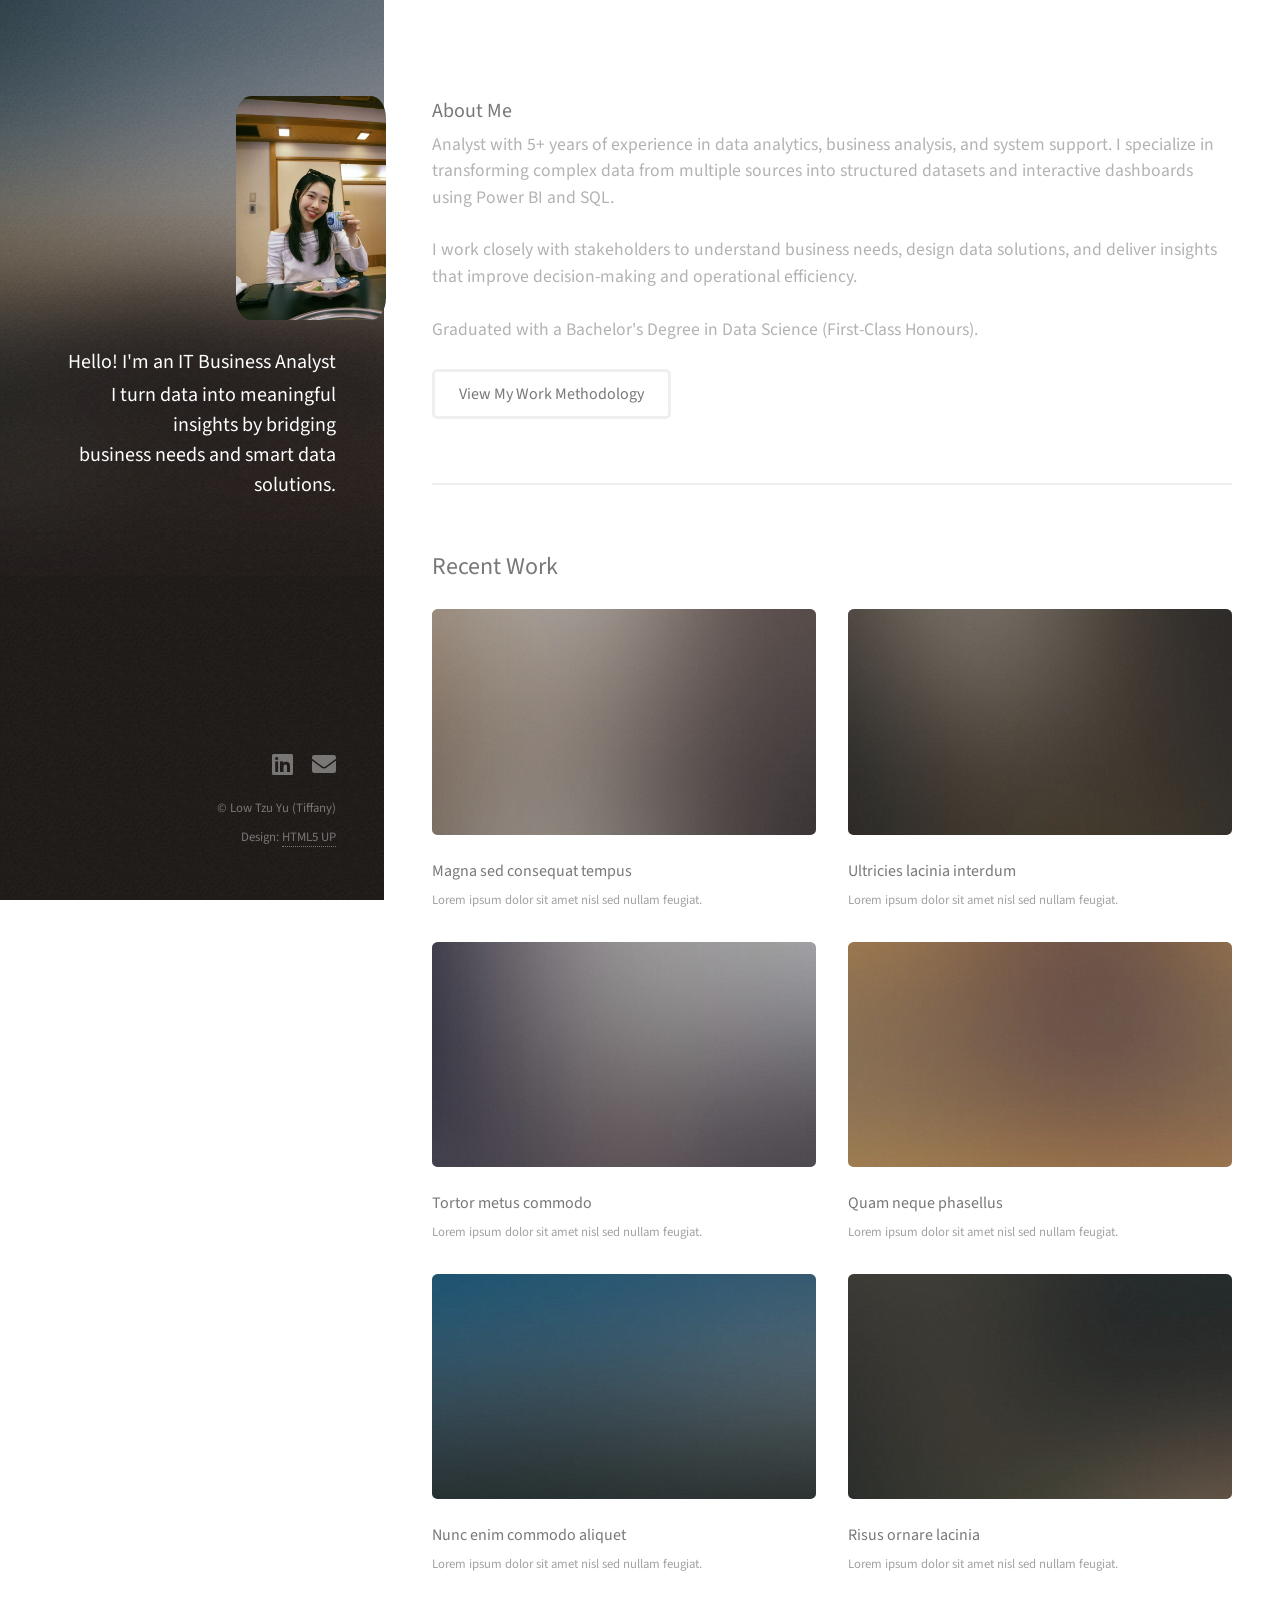
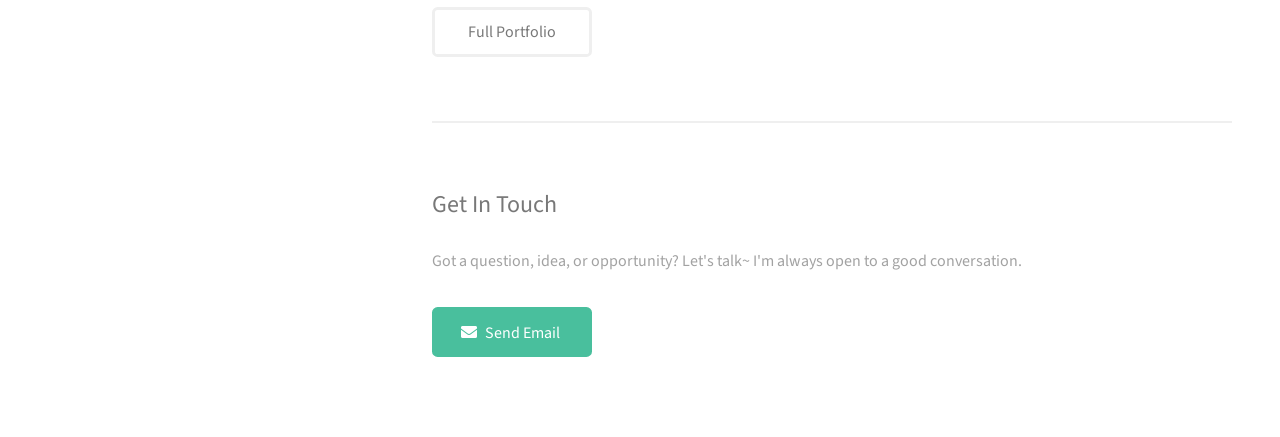
==== commit 2d290965: "Add files via upload" ====
--- a/index.html
+++ b/index.html
@@ -90,39 +90,10 @@
 				<!-- Three -->
 					<section id="three">
 						<h2>Get In Touch</h2>
-						<p>Accumsan pellentesque commodo blandit enim arcu non at amet id arcu magna. Accumsan orci faucibus id eu lorem semper nunc nisi lorem vulputate lorem neque lorem ipsum dolor.</p>
-						<div class="row">
-							<div class="col-8 col-12-small">
-								<form method="post" action="#">
-									<div class="row gtr-uniform gtr-50">
-										<div class="col-6 col-12-xsmall"><input type="text" name="name" id="name" placeholder="Name" /></div>
-										<div class="col-6 col-12-xsmall"><input type="email" name="email" id="email" placeholder="Email" /></div>
-										<div class="col-12"><textarea name="message" id="message" placeholder="Message" rows="4"></textarea></div>
-									</div>
-								</form>
-								<ul class="actions">
-									<li><input type="submit" value="Send Message" /></li>
-								</ul>
-							</div>
-							<div class="col-4 col-12-small">
-								<ul class="labeled-icons">
-									<li>
-										<h3 class="icon solid fa-home"><span class="label">Address</span></h3>
-										1234 Somewhere Rd.<br />
-										Nashville, TN 00000<br />
-										United States
-									</li>
-									<li>
-										<h3 class="icon solid fa-mobile-alt"><span class="label">Phone</span></h3>
-										000-000-0000
-									</li>
-									<li>
-										<h3 class="icon solid fa-envelope"><span class="label">Email</span></h3>
-										<a href="#">hello@untitled.tld</a>
-									</li>
-								</ul>
-							</div>
-						</div>
+						<p>Got a question, idea, or opportunity? Let's talk~ I'm always open to a good conversation.</p>
+						<ul class="actions">
+						<li><a href="mailto:tiffanylowty06@gmail.com" class="button primary icon solid fa-envelope">Send Email</a></li>
+						</ul>
 					</section>
 
 				<!-- Four -->
--- a/assets/css/main.css
+++ b/assets/css/main.css
@@ -2134,7 +2134,7 @@
 			}
 
 		.image.avatar {
-			border-radius: 100%;
+			border-radius: 10%;
 		}
 
 			.image.avatar:before {
@@ -2142,8 +2142,8 @@
 			}
 
 			.image.avatar img {
-				border-radius: 100%;
-				width: 100%;
+				border-radius: 10%;
+				width: 150%;
 			}
 
 /* List */
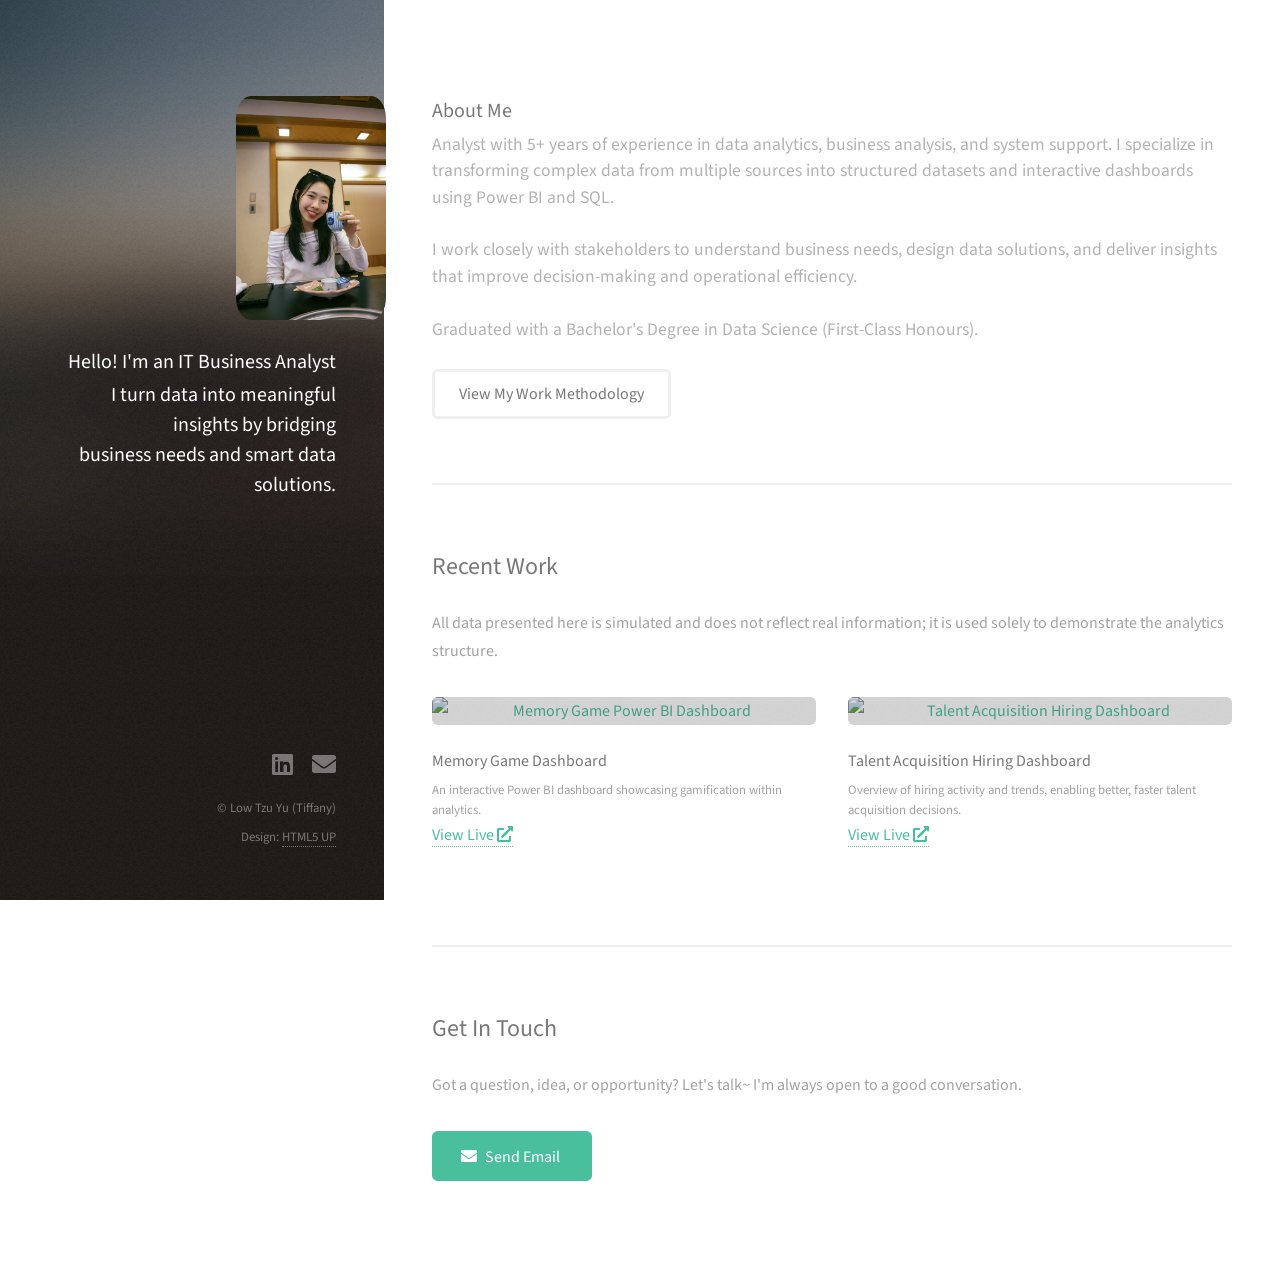
==== commit 89d6daa7: "Add files via upload" ====
--- a/index.html
+++ b/index.html
@@ -48,44 +48,50 @@
 					</section>
 
 				<!-- Two -->
-					<section id="two">
-						<h2>Recent Work</h2>
-						<div class="row">
-							<article class="col-6 col-12-xsmall work-item">
-								<a href="images/fulls/01.jpg" class="image fit thumb"><img src="images/thumbs/01.jpg" alt="" /></a>
-								<h3>Magna sed consequat tempus</h3>
-								<p>Lorem ipsum dolor sit amet nisl sed nullam feugiat.</p>
-							</article>
-							<article class="col-6 col-12-xsmall work-item">
-								<a href="images/fulls/02.jpg" class="image fit thumb"><img src="images/thumbs/02.jpg" alt="" /></a>
-								<h3>Ultricies lacinia interdum</h3>
-								<p>Lorem ipsum dolor sit amet nisl sed nullam feugiat.</p>
-							</article>
-							<article class="col-6 col-12-xsmall work-item">
-								<a href="images/fulls/03.jpg" class="image fit thumb"><img src="images/thumbs/03.jpg" alt="" /></a>
-								<h3>Tortor metus commodo</h3>
-								<p>Lorem ipsum dolor sit amet nisl sed nullam feugiat.</p>
-							</article>
-							<article class="col-6 col-12-xsmall work-item">
-								<a href="images/fulls/04.jpg" class="image fit thumb"><img src="images/thumbs/04.jpg" alt="" /></a>
-								<h3>Quam neque phasellus</h3>
-								<p>Lorem ipsum dolor sit amet nisl sed nullam feugiat.</p>
-							</article>
-							<article class="col-6 col-12-xsmall work-item">
-								<a href="images/fulls/05.jpg" class="image fit thumb"><img src="images/thumbs/05.jpg" alt="" /></a>
-								<h3>Nunc enim commodo aliquet</h3>
-								<p>Lorem ipsum dolor sit amet nisl sed nullam feugiat.</p>
-							</article>
-							<article class="col-6 col-12-xsmall work-item">
-								<a href="images/fulls/06.jpg" class="image fit thumb"><img src="images/thumbs/06.jpg" alt="" /></a>
-								<h3>Risus ornare lacinia</h3>
-								<p>Lorem ipsum dolor sit amet nisl sed nullam feugiat.</p>
-							</article>
-						</div>
-						<ul class="actions">
-							<li><a href="#" class="button">Full Portfolio</a></li>
-						</ul>
-					</section>
+<section id="two">
+  <h2>Recent Work</h2>
+  <p>All data presented here is simulated and does not reflect real information; it is used solely to demonstrate the analytics structure.</p>
+  <div class="row">
+
+    <article class="col-6 col-12-xsmall work-item">
+      
+      <a href="images/thumbs/memory.jpg" class="image fit thumb">
+		<img src="images/thumbs/memory.jpg" alt="Memory Game Power BI Dashboard"></a>
+
+      <h3>Memory Game Dashboard</h3>
+      <p>An interactive Power BI dashboard showcasing gamification within analytics.</p>
+
+      <a href="https://app.powerbi.com/view?r=eyJrIjoiOTA4NTk0OWEtOWMzMS00MjEwLThlODgtOWM0ZDNmYjAzNzE1IiwidCI6IjZmMGJiNzJmLTUzNzctNGRkZi05MzZhLWI2YzcyYmYyMWFlMiIsImMiOjF9" class="btn" target="_blank" rel="noopener noreferrer">
+        View Live <span class="icon solid fa-external-link-alt"></span></a>
+
+    </article>
+
+	<article class="col-6 col-12-xsmall work-item">
+      
+      <a href="images/thumbs/TA_Hiring.jpg" class="image fit thumb">
+		<img src="images/thumbs/TA_Hiring.jpg" alt="Talent Acquisition Hiring Dashboard"></a>
+
+      <h3>Talent Acquisition Hiring Dashboard</h3>
+      <p>Overview of hiring activity and trends, enabling better, faster talent acquisition decisions.</p>
+
+      <a href="https://app.powerbi.com/view?r=eyJrIjoiMTk0M2E2MGYtYTJlZi00MjFlLWJjOTktMjAyOTRmZTZkNmZhIiwidCI6IjZmMGJiNzJmLTUzNzctNGRkZi05MzZhLWI2YzcyYmYyMWFlMiIsImMiOjF9" class="btn" target="_blank" rel="noopener noreferrer">
+        View Live <span class="icon solid fa-external-link-alt"></span></a>
+
+    </article>
+
+  </div>
+</section>
+
+
+
+
+
+
+
+
+
+
+
 
 				<!-- Three -->
 					<section id="three">
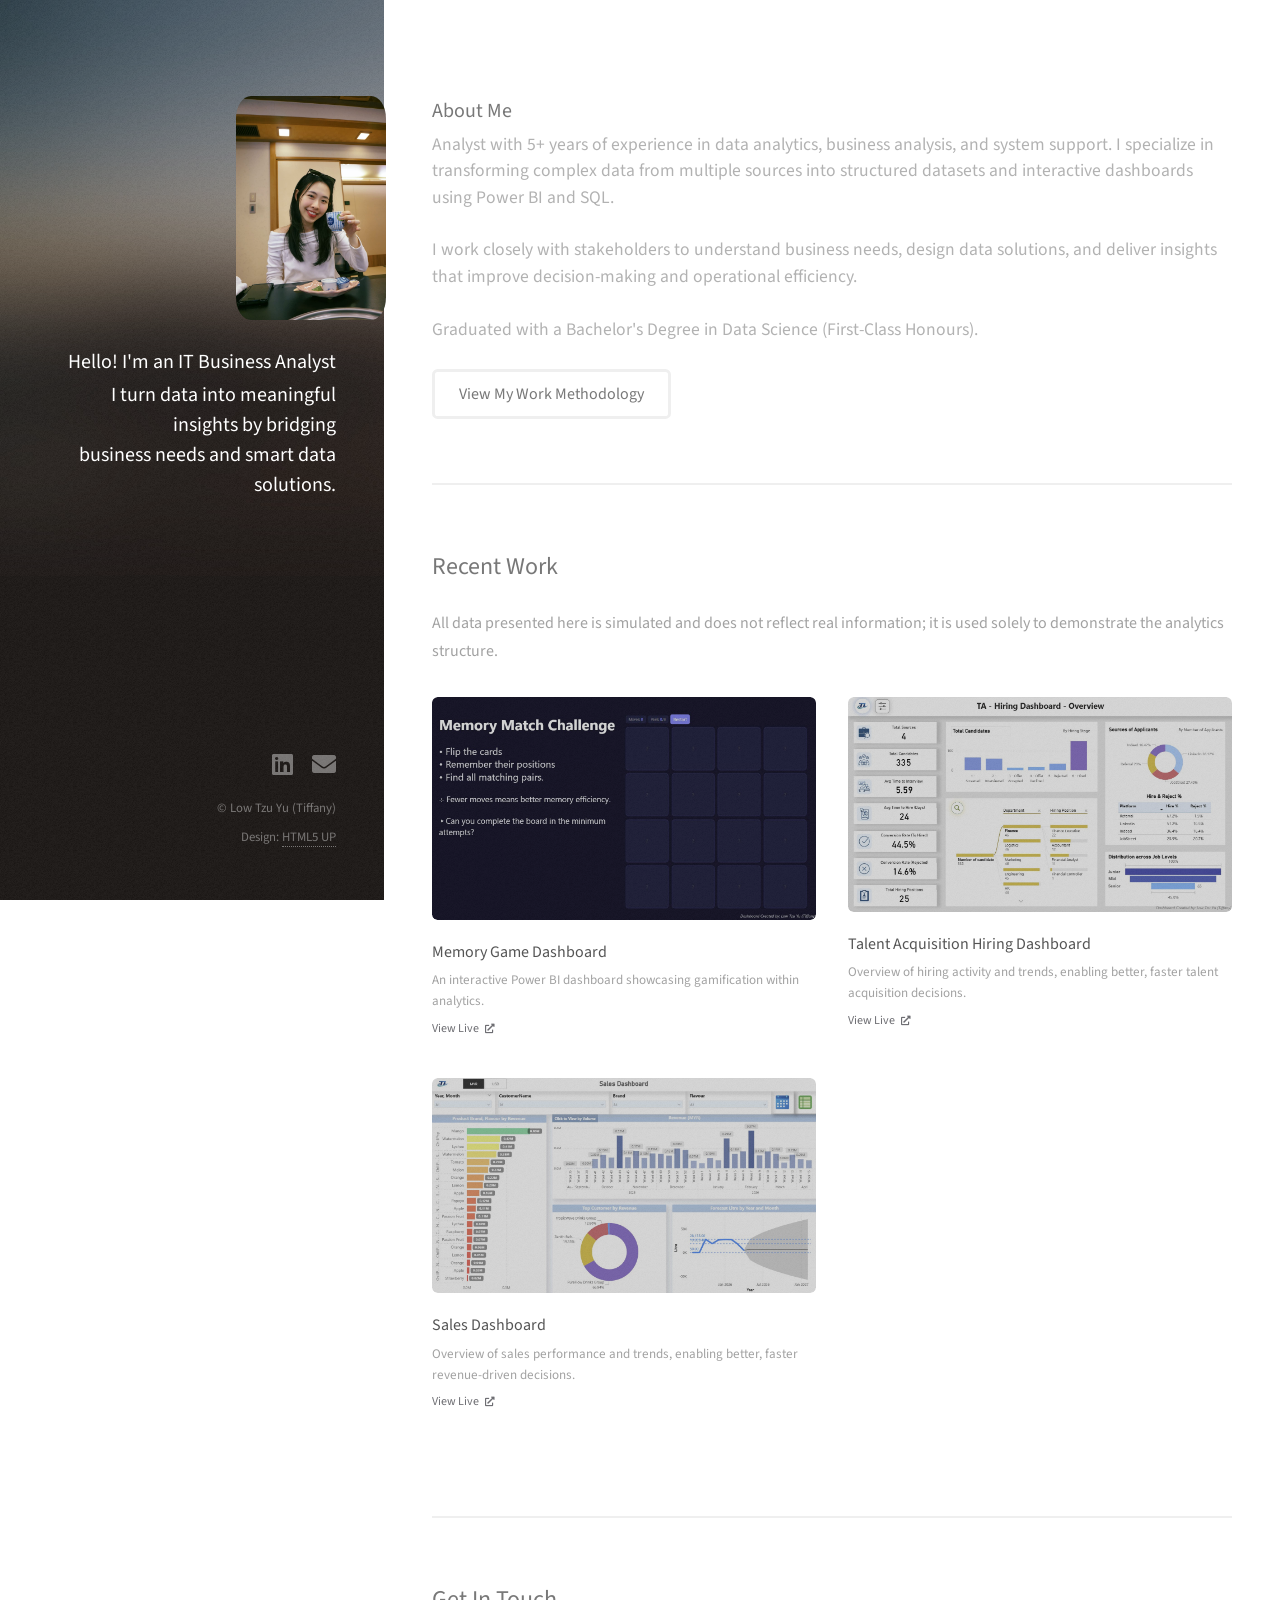
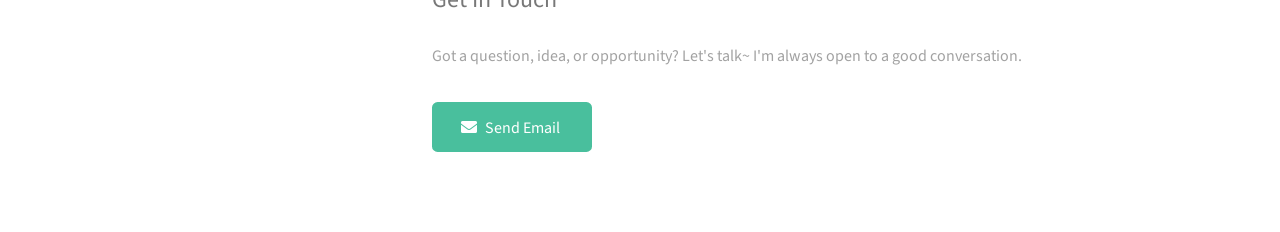
==== commit ad9c41b0: "Add files via upload" ====
--- a/index.html
+++ b/index.html
@@ -75,6 +75,19 @@
       <p>Overview of hiring activity and trends, enabling better, faster talent acquisition decisions.</p>
 
       <a href="https://app.powerbi.com/view?r=eyJrIjoiMTk0M2E2MGYtYTJlZi00MjFlLWJjOTktMjAyOTRmZTZkNmZhIiwidCI6IjZmMGJiNzJmLTUzNzctNGRkZi05MzZhLWI2YzcyYmYyMWFlMiIsImMiOjF9" class="btn" target="_blank" rel="noopener noreferrer">
+        View Live <span class="icon solid fa-external-link-alt"></span></a>
+
+    </article>
+
+	<article class="col-6 col-12-xsmall work-item">
+      
+      <a href="images/thumbs/Sales_BI.jpg" class="image fit thumb">
+		<img src="images/thumbs/Sales_BI.jpg" alt="Sales Dashboard"></a>
+
+      <h3>Sales Dashboard</h3>
+      <p>Overview of sales performance and trends, enabling better, faster revenue-driven decisions.</p>
+
+      <a href="https://app.powerbi.com/view?r=eyJrIjoiZWJlODQ3ZjctNTY2Ny00NzZiLWJlOWYtOTM0ZmNjYzc5NWQ5IiwidCI6IjZmMGJiNzJmLTUzNzctNGRkZi05MzZhLWI2YzcyYmYyMWFlMiIsImMiOjF9" class="btn" target="_blank" rel="noopener noreferrer">
         View Live <span class="icon solid fa-external-link-alt"></span></a>
 
     </article>
--- a/assets/css/main.css
+++ b/assets/css/main.css
@@ -3218,4 +3218,139 @@
 				padding-left: 0;
 			}
 
-	}+	}
+
+	    /* Work item enhancements */
+    .work-item .image.fit.thumb {
+        position: relative;
+        display: block;
+        overflow: hidden;
+        border-radius: 0.35em;
+        margin: 0 0 1.25em 0;
+    }
+    .work-item .image.fit.thumb img {
+        width: 100%;
+        display: block;
+        border-radius: 0.35em;
+        transition: transform 0.3s ease, opacity 0.3s ease;
+    }
+    .work-item .image.fit.thumb:hover img {
+        transform: scale(1.04);
+        opacity: 0.55;
+    }
+    .work-item .image.fit.thumb .thumb-overlay {
+        position: absolute;
+        inset: 0;
+        display: flex;
+        flex-direction: column;
+        align-items: center;
+        justify-content: center;
+        gap: 0.5em;
+        opacity: 0;
+        transition: opacity 0.3s ease;
+        pointer-events: none;
+    }
+    .work-item .image.fit.thumb:hover .thumb-overlay {
+        opacity: 1;
+    }
+    .thumb-overlay .open-label {
+        background: #49bf9d;
+        color: #fff;
+        font-size: 0.8em;
+        padding: 0.45em 1.25em;
+        border-radius: 2em;
+        white-space: nowrap;
+        border: 2px solid rgba(255,255,255,0.5);
+    }
+    .thumb-overlay .open-hint {
+        font-size: 0.72em;
+        color: rgba(255,255,255,0.85);
+        letter-spacing: 0.03em;
+    }
+
+    /* Card meta row: badge + external link icon */
+    .work-meta {
+        display: flex;
+        align-items: center;
+        justify-content: space-between;
+        margin-bottom: 0.4em;
+    }
+    .pbi-badge {
+        display: inline-flex;
+        align-items: center;
+        gap: 0.35em;
+        background: #f0fdf8;
+        border: 1.5px solid #49bf9d;
+        color: #49bf9d;
+        font-size: 0.72em;
+        padding: 0.2em 0.7em;
+        border-radius: 2em;
+        text-decoration: none;
+        white-space: nowrap;
+    }
+    .pbi-badge:hover {
+        background: #49bf9d;
+        color: #fff;
+        border-color: #49bf9d;
+    }
+    .work-item .ext-link {
+        font-size: 0.8em;
+        color: #c8c8c8;
+        text-decoration: none;
+        border-bottom: none;
+        transition: color 0.2s;
+        display: inline-flex;
+        align-items: center;
+        gap: 0.3em;
+    }
+    .work-item .ext-link:hover {
+        color: #49bf9d;
+    }
+    .work-item h3 {
+        font-size: 1em;
+        margin: 0 0 0.4em 0;
+        color: #555;
+    }
+    .work-item p {
+        font-size: 0.82em;
+        line-height: 1.6em;
+        margin: 0;
+        color: #a2a2a2;
+    }
+
+    /* Tags row */
+    .work-tags {
+        display: flex;
+        flex-wrap: wrap;
+        gap: 0.4em;
+        margin-top: 0.75em;
+    }
+    .work-tag {
+        font-size: 0.7em;
+        background: #f7f7f7;
+        border: 1px solid #e8e8e8;
+        color: #a2a2a2;
+        padding: 0.15em 0.65em;
+        border-radius: 2em;
+    }
+
+	.btn {
+  display: inline-block;
+  font-size: 0.75em;
+  font-weight: 400;
+  color: #6e6e73;              /* Apple grey */
+  text-decoration: none;
+  padding: 0.2em 0;
+  border-bottom: 1px solid transparent;
+  transition: all 0.25s ease;
+}
+
+.btn:hover {
+  color: #6e6e73;              /* Apple blue accent */
+  border-bottom: 1px solid #6e6e73;
+}
+
+.btn .icon {
+  margin-left: 4px;
+  font-size: 0.8em;
+}
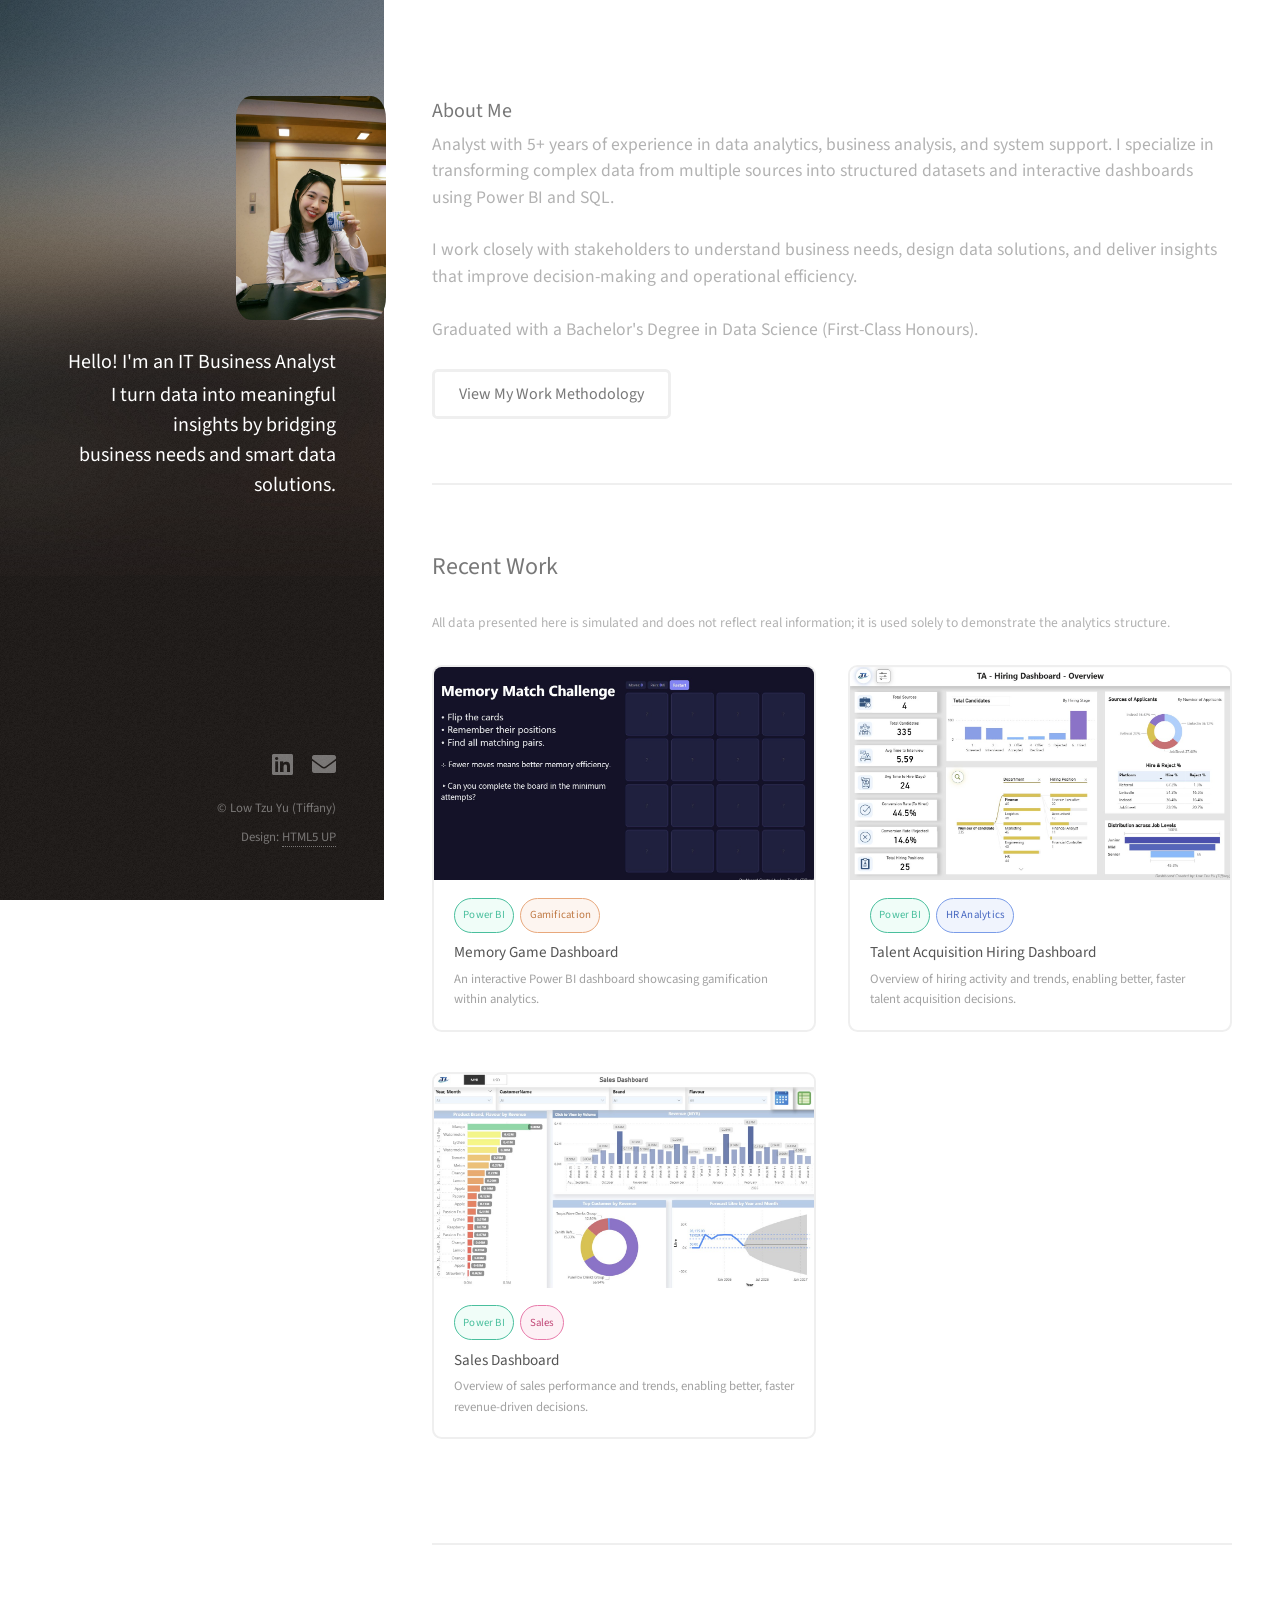
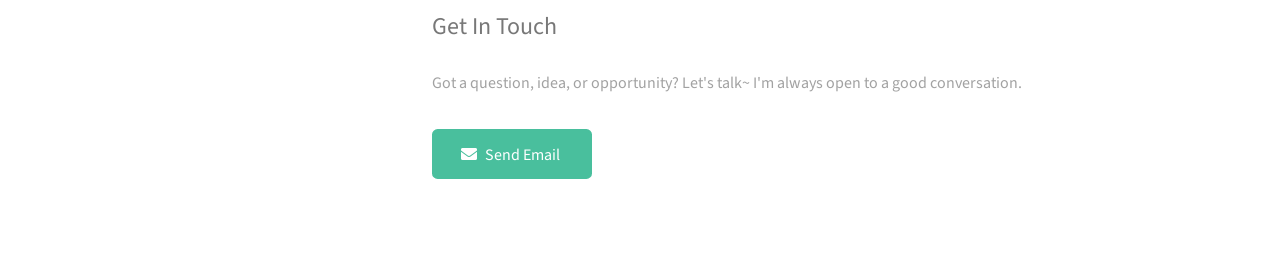
==== commit 34a8cb44: "Add files via upload" ====
--- a/index.html
+++ b/index.html
@@ -50,60 +50,101 @@
 				<!-- Two -->
 <section id="two">
   <h2>Recent Work</h2>
-  <p>All data presented here is simulated and does not reflect real information; it is used solely to demonstrate the analytics structure.</p>
+  <p style="font-size:0.85em; color:#b2b2b2; margin-bottom:2em;">
+    All data presented here is simulated and does not reflect real information; it is used solely to demonstrate the analytics structure.
+  </p>
+ 
   <div class="row">
-
+ 
+    <!-- Card 1: Memory Game -->
     <article class="col-6 col-12-xsmall work-item">
-      
-      <a href="images/thumbs/memory.jpg" class="image fit thumb">
-		<img src="images/thumbs/memory.jpg" alt="Memory Game Power BI Dashboard"></a>
-
-      <h3>Memory Game Dashboard</h3>
-      <p>An interactive Power BI dashboard showcasing gamification within analytics.</p>
-
-      <a href="https://app.powerbi.com/view?r=eyJrIjoiOTA4NTk0OWEtOWMzMS00MjEwLThlODgtOWM0ZDNmYjAzNzE1IiwidCI6IjZmMGJiNzJmLTUzNzctNGRkZi05MzZhLWI2YzcyYmYyMWFlMiIsImMiOjF9" class="btn" target="_blank" rel="noopener noreferrer">
-        View Live <span class="icon solid fa-external-link-alt"></span></a>
-
+      <a
+        href="https://app.powerbi.com/view?r=eyJrIjoiOTA4NTk0OWEtOWMzMS00MjEwLThlODgtOWM0ZDNmYjAzNzE1IiwidCI6IjZmMGJiNzJmLTUzNzctNGRkZi05MzZhLWI2YzcyYmYyMWFlMiIsImMiOjF9"
+        target="_blank"
+        rel="noopener noreferrer"
+        class="work-card-link"
+        aria-label="Open Memory Game Dashboard in Power BI"
+      >
+        <div class="work-card">
+          <div class="work-card-thumb">
+            <img src="images/thumbs/memory.jpg" alt="Memory Game Power BI Dashboard" />
+            <div class="work-card-overlay">
+              <span class="overlay-icon">↗</span>
+              <span class="overlay-label">Open in Power BI</span>
+            </div>
+          </div>
+          <div class="work-card-body">
+            <div class="work-card-meta">
+              <span class="work-badge">Power BI</span>
+              <span class="work-badge work-badge--gamify">Gamification</span>
+            </div>
+            <h3>Memory Game Dashboard</h3>
+            <p>An interactive Power BI dashboard showcasing gamification within analytics.</p>
+          </div>
+        </div>
+      </a>
     </article>
-
-	<article class="col-6 col-12-xsmall work-item">
-      
-      <a href="images/thumbs/TA_Hiring.jpg" class="image fit thumb">
-		<img src="images/thumbs/TA_Hiring.jpg" alt="Talent Acquisition Hiring Dashboard"></a>
-
-      <h3>Talent Acquisition Hiring Dashboard</h3>
-      <p>Overview of hiring activity and trends, enabling better, faster talent acquisition decisions.</p>
-
-      <a href="https://app.powerbi.com/view?r=eyJrIjoiMTk0M2E2MGYtYTJlZi00MjFlLWJjOTktMjAyOTRmZTZkNmZhIiwidCI6IjZmMGJiNzJmLTUzNzctNGRkZi05MzZhLWI2YzcyYmYyMWFlMiIsImMiOjF9" class="btn" target="_blank" rel="noopener noreferrer">
-        View Live <span class="icon solid fa-external-link-alt"></span></a>
-
+ 
+    <!-- Card 2: Talent Acquisition -->
+    <article class="col-6 col-12-xsmall work-item">
+      <a
+        href="https://app.powerbi.com/view?r=eyJrIjoiMTk0M2E2MGYtYTJlZi00MjFlLWJjOTktMjAyOTRmZTZkNmZhIiwidCI6IjZmMGJiNzJmLTUzNzctNGRkZi05MzZhLWI2YzcyYmYyMWFlMiIsImMiOjF9"
+        target="_blank"
+        rel="noopener noreferrer"
+        class="work-card-link"
+        aria-label="Open Talent Acquisition Hiring Dashboard in Power BI"
+      >
+        <div class="work-card">
+          <div class="work-card-thumb">
+            <img src="images/thumbs/TA_Hiring.jpg" alt="Talent Acquisition Hiring Dashboard" />
+            <div class="work-card-overlay">
+              <span class="overlay-icon">↗</span>
+              <span class="overlay-label">Open in Power BI</span>
+            </div>
+          </div>
+          <div class="work-card-body">
+            <div class="work-card-meta">
+              <span class="work-badge">Power BI</span>
+              <span class="work-badge work-badge--hr">HR Analytics</span>
+            </div>
+            <h3>Talent Acquisition Hiring Dashboard</h3>
+            <p>Overview of hiring activity and trends, enabling better, faster talent acquisition decisions.</p>
+          </div>
+        </div>
+      </a>
     </article>
-
-	<article class="col-6 col-12-xsmall work-item">
-      
-      <a href="images/thumbs/Sales_BI.jpg" class="image fit thumb">
-		<img src="images/thumbs/Sales_BI.jpg" alt="Sales Dashboard"></a>
-
-      <h3>Sales Dashboard</h3>
-      <p>Overview of sales performance and trends, enabling better, faster revenue-driven decisions.</p>
-
-      <a href="https://app.powerbi.com/view?r=eyJrIjoiZWJlODQ3ZjctNTY2Ny00NzZiLWJlOWYtOTM0ZmNjYzc5NWQ5IiwidCI6IjZmMGJiNzJmLTUzNzctNGRkZi05MzZhLWI2YzcyYmYyMWFlMiIsImMiOjF9" class="btn" target="_blank" rel="noopener noreferrer">
-        View Live <span class="icon solid fa-external-link-alt"></span></a>
-
+ 
+    <!-- Card 3: Sales -->
+    <article class="col-6 col-12-xsmall work-item">
+      <a
+        href="https://app.powerbi.com/view?r=eyJrIjoiZWJlODQ3ZjctNTY2Ny00NzZiLWJlOWYtOTM0ZmNjYzc5NWQ5IiwidCI6IjZmMGJiNzJmLTUzNzctNGRkZi05MzZhLWI2YzcyYmYyMWFlMiIsImMiOjF9"
+        target="_blank"
+        rel="noopener noreferrer"
+        class="work-card-link"
+        aria-label="Open Sales Dashboard in Power BI"
+      >
+        <div class="work-card">
+          <div class="work-card-thumb">
+            <img src="images/thumbs/Sales_BI.jpg" alt="Sales Dashboard" />
+            <div class="work-card-overlay">
+              <span class="overlay-icon">↗</span>
+              <span class="overlay-label">Open in Power BI</span>
+            </div>
+          </div>
+          <div class="work-card-body">
+            <div class="work-card-meta">
+              <span class="work-badge">Power BI</span>
+              <span class="work-badge work-badge--sales">Sales</span>
+            </div>
+            <h3>Sales Dashboard</h3>
+            <p>Overview of sales performance and trends, enabling better, faster revenue-driven decisions.</p>
+          </div>
+        </div>
+      </a>
     </article>
-
+ 
   </div>
 </section>
-
-
-
-
-
-
-
-
-
-
 
 
 				<!-- Three -->
--- a/assets/css/main.css
+++ b/assets/css/main.css
@@ -3353,4 +3353,153 @@
 .btn .icon {
   margin-left: 4px;
   font-size: 0.8em;
-}+}
+
+
+/* ── Work card reset ── */
+.work-item {
+  margin: 0 0 2.5em 0;
+}
+ 
+/* ── Clickable card wrapper ── */
+.work-card-link {
+  display: block;
+  text-decoration: none;
+  border-bottom: none;
+  color: inherit;
+  outline-offset: 4px;
+}
+.work-card-link:hover {
+  color: inherit !important;
+}
+ 
+/* ── Card shell ── */
+.work-card {
+  border: 2px solid #efefef;
+  border-radius: 0.6em;
+  overflow: hidden;
+  transition: border-color 0.25s ease, box-shadow 0.25s ease, transform 0.25s ease;
+  background: #fff;
+}
+.work-card-link:hover .work-card {
+  border-color: #49bf9d;
+  box-shadow: 0 8px 28px rgba(73, 191, 157, 0.13);
+  transform: translateY(-3px);
+}
+ 
+/* ── Thumbnail area ── */
+.work-card-thumb {
+  position: relative;
+  overflow: hidden;
+  aspect-ratio: 16 / 9;
+  background: #f0f0f0;
+}
+.work-card-thumb img {
+  width: 100%;
+  height: 100%;
+  object-fit: cover;
+  display: block;
+  transition: transform 0.35s ease, filter 0.35s ease;
+  border-radius: 0;  /* card clips it */
+}
+.work-card-link:hover .work-card-thumb img {
+  transform: scale(1.05);
+  filter: brightness(0.45);
+}
+ 
+/* ── Hover overlay ── */
+.work-card-overlay {
+  position: absolute;
+  inset: 0;
+  display: flex;
+  flex-direction: column;
+  align-items: center;
+  justify-content: center;
+  gap: 0.5em;
+  opacity: 0;
+  transition: opacity 0.3s ease;
+  pointer-events: none;
+}
+.work-card-link:hover .work-card-overlay {
+  opacity: 1;
+}
+.overlay-icon {
+  font-size: 2em;
+  color: #fff;
+  line-height: 1;
+  font-weight: 300;
+}
+.overlay-label {
+  font-size: 0.78em;
+  font-weight: 400;
+  color: #fff;
+  letter-spacing: 0.08em;
+  text-transform: uppercase;
+  background: rgba(73, 191, 157, 0.85);
+  padding: 0.35em 1em;
+  border-radius: 2em;
+}
+ 
+/* ── Card body ── */
+.work-card-body {
+  padding: 1.1em 1.25em 1.25em;
+}
+ 
+/* ── Badge row ── */
+.work-card-meta {
+  display: flex;
+  flex-wrap: wrap;
+  gap: 0.4em;
+  margin-bottom: 0.6em;
+}
+.work-badge {
+  font-size: 0.68em;
+  padding: 0.22em 0.75em;
+  border-radius: 2em;
+  background: #f0fdf8;
+  border: 1.5px solid #49bf9d;
+  color: #49bf9d;
+  font-weight: 400;
+  letter-spacing: 0.02em;
+  white-space: nowrap;
+}
+.work-badge--gamify {
+  background: #fdf5f0;
+  border-color: #e8a87c;
+  color: #c07a45;
+}
+.work-badge--hr {
+  background: #f0f4fd;
+  border-color: #7a9ce8;
+  color: #4566c0;
+}
+.work-badge--sales {
+  background: #fdf0f5;
+  border-color: #e87aaa;
+  color: #c04575;
+}
+ 
+/* ── Card title & description ── */
+.work-card-body h3 {
+  font-size: 0.95em;
+  color: #555;
+  margin: 0 0 0.35em 0;
+  line-height: 1.4em;
+  transition: color 0.2s ease;
+}
+.work-card-link:hover .work-card-body h3 {
+  color: #49bf9d;
+}
+.work-card-body p {
+  font-size: 0.8em;
+  line-height: 1.6em;
+  color: #a2a2a2;
+  margin: 0;
+}
+ 
+/* ── Responsive: stack on small screens ── */
+@media screen and (max-width: 736px) {
+  .work-card-thumb {
+    aspect-ratio: 16 / 9;
+  }
+}
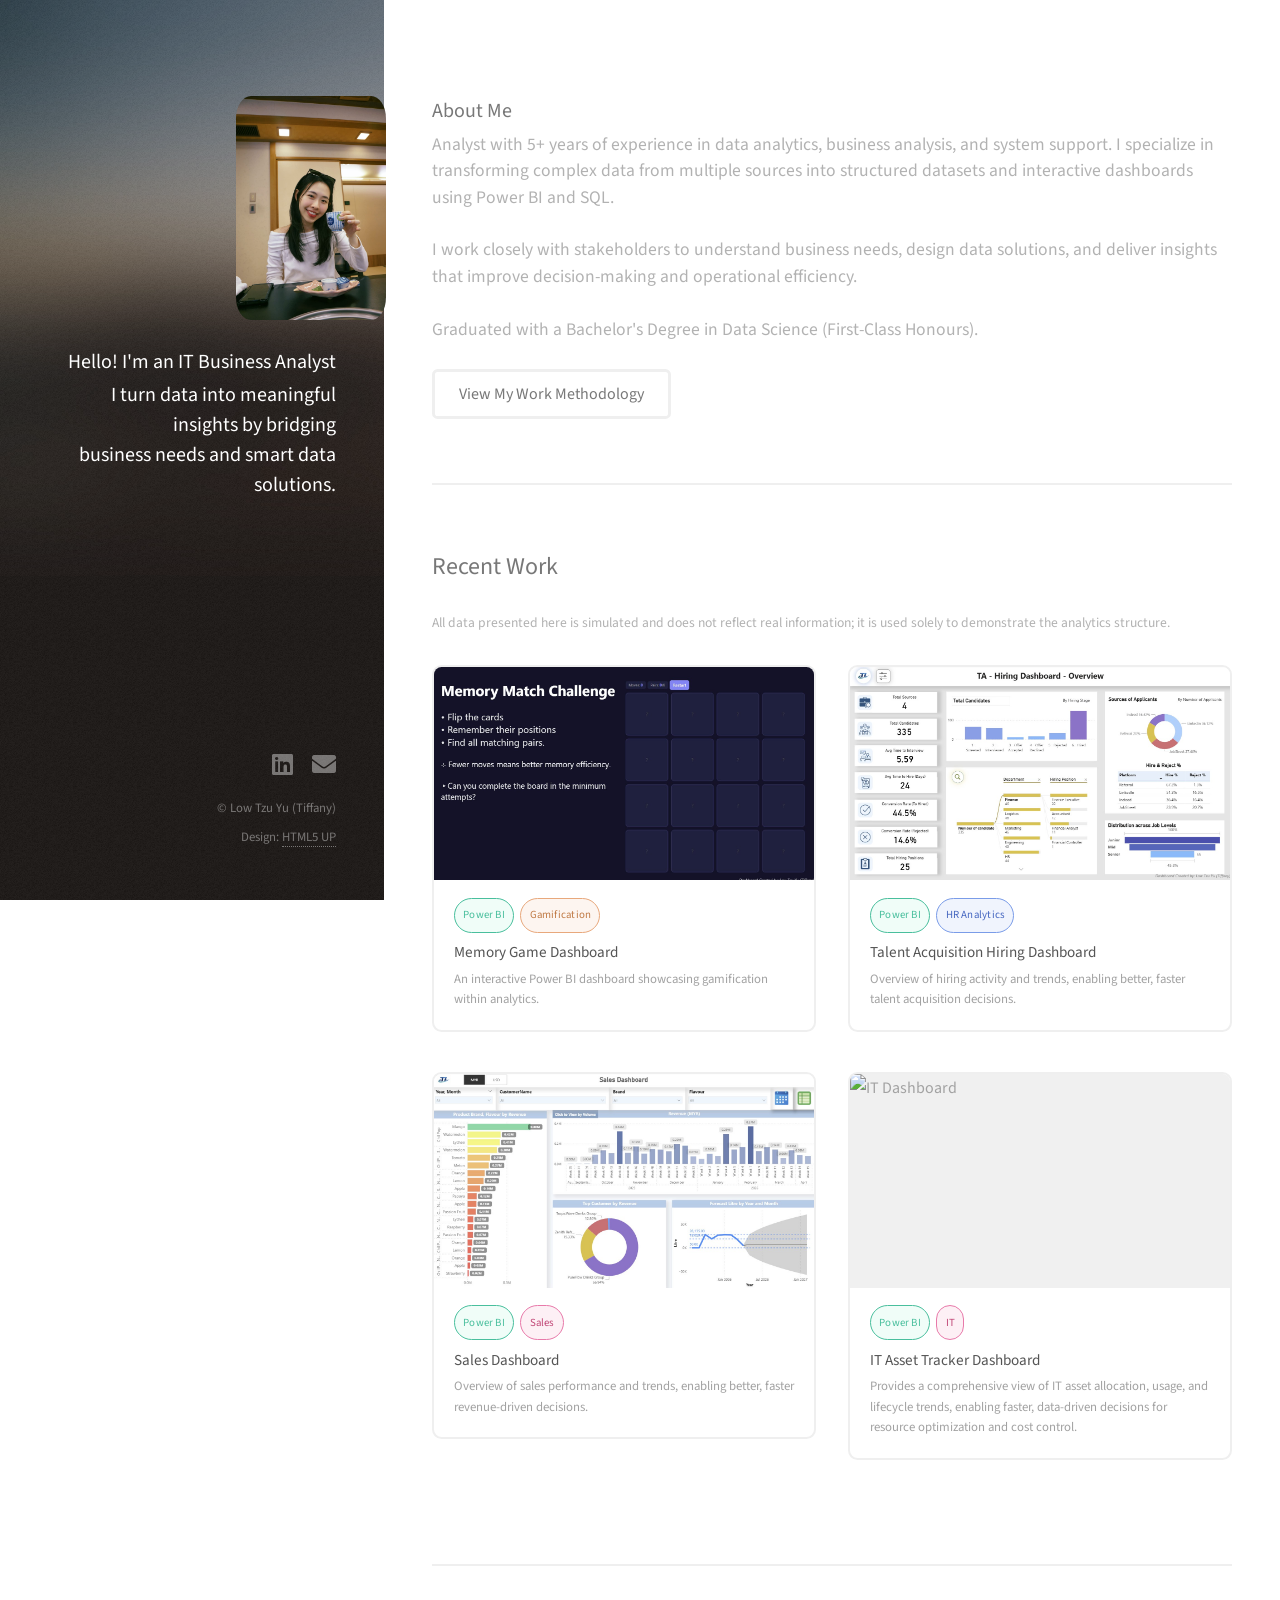
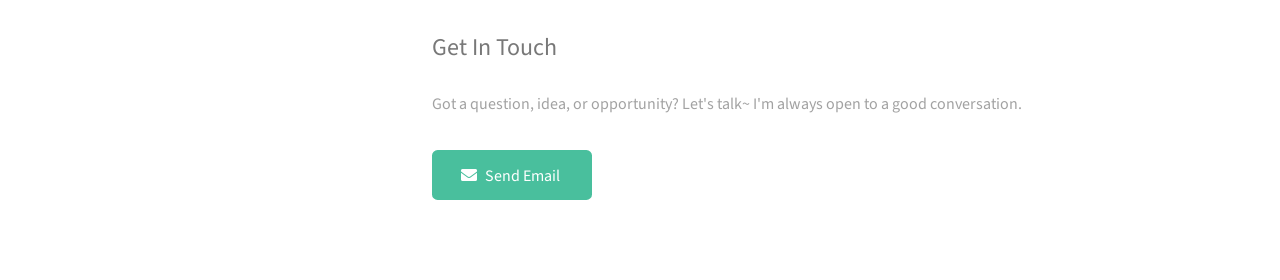
==== commit 51b03eca: "Add files via upload" ====
--- a/index.html
+++ b/index.html
@@ -138,6 +138,35 @@
             </div>
             <h3>Sales Dashboard</h3>
             <p>Overview of sales performance and trends, enabling better, faster revenue-driven decisions.</p>
+          </div>
+        </div>
+      </a>
+    </article>
+
+	<!-- Card 4: IT -->
+    <article class="col-6 col-12-xsmall work-item">
+      <a
+        href="https://app.powerbi.com/view?r=eyJrIjoiZWQxZmZhOWYtZmEwYy00MTcyLWExNTQtZDIyNGI0MmUxZDk5IiwidCI6IjZmMGJiNzJmLTUzNzctNGRkZi05MzZhLWI2YzcyYmYyMWFlMiIsImMiOjF9"
+        target="_blank"
+        rel="noopener noreferrer"
+        class="work-card-link"
+        aria-label="Open IT Dashboard in Power BI"
+      >
+        <div class="work-card">
+          <div class="work-card-thumb">
+            <img src="images/thumbs/IT_BI.jpg" alt="IT Dashboard" />
+            <div class="work-card-overlay">
+              <span class="overlay-icon">↗</span>
+              <span class="overlay-label">Open in Power BI</span>
+            </div>
+          </div>
+          <div class="work-card-body">
+            <div class="work-card-meta">
+              <span class="work-badge">Power BI</span>
+              <span class="work-badge work-badge--sales">IT</span>
+            </div>
+            <h3>IT Asset Tracker Dashboard</h3>
+            <p>Provides a comprehensive view of IT asset allocation, usage, and lifecycle trends, enabling faster, data-driven decisions for resource optimization and cost control.</p>
           </div>
         </div>
       </a>
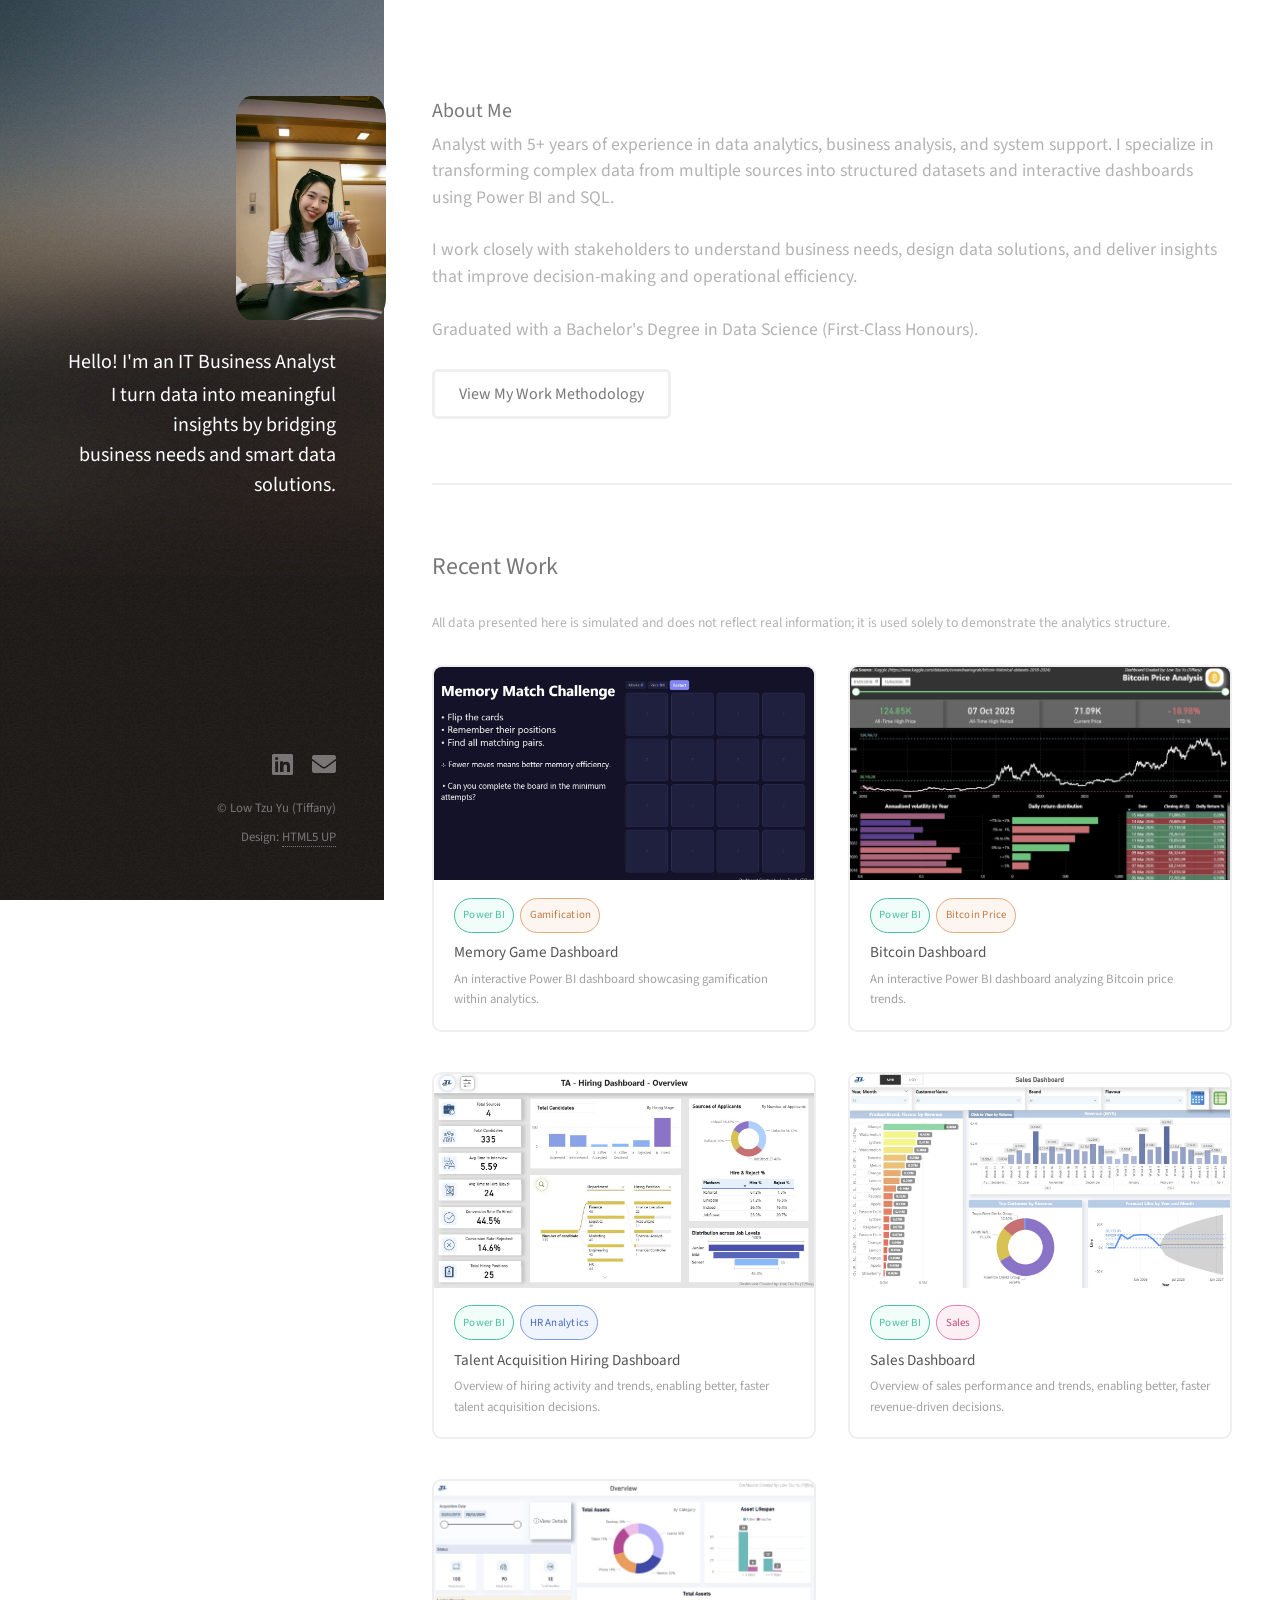
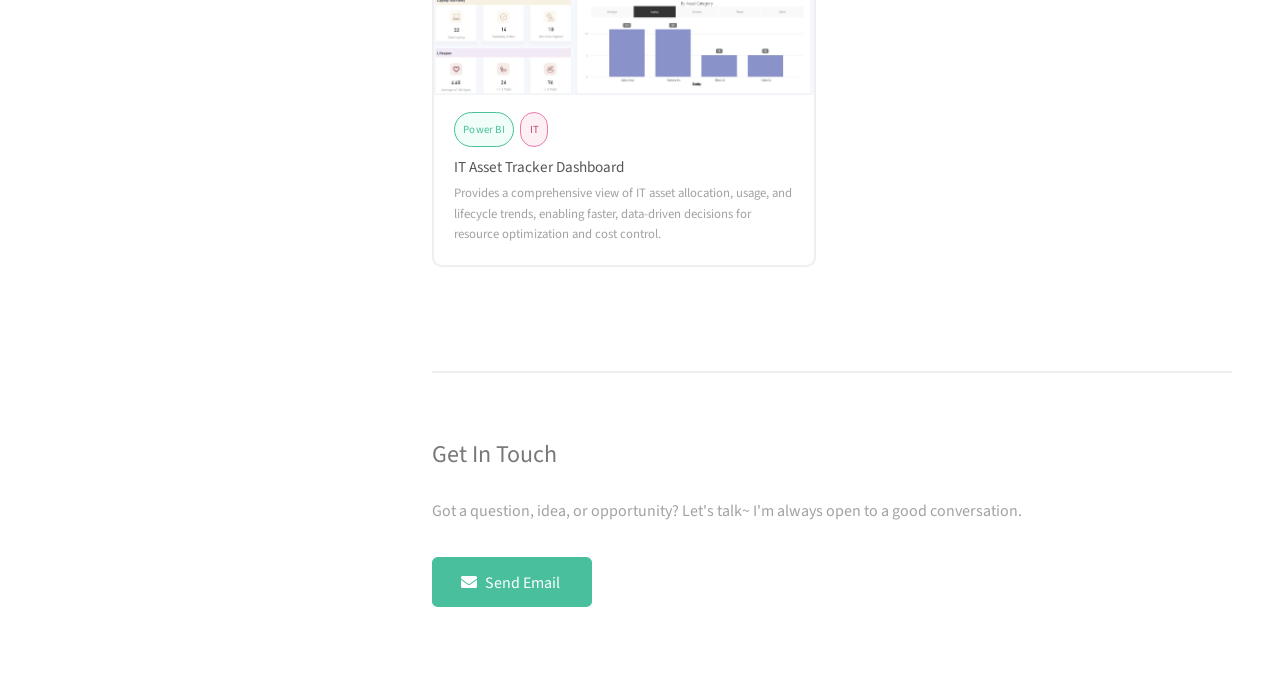
==== commit 983a5fc4: "Add files via upload" ====
--- a/index.html
+++ b/index.html
@@ -84,8 +84,37 @@
         </div>
       </a>
     </article>
+
+	<!-- Card 2: Bitcoin -->
+    <article class="col-6 col-12-xsmall work-item">
+      <a
+        href="https://app.powerbi.com/view?r=eyJrIjoiMDJjMWFhZDEtYjk4Ni00OTc2LTg2MmYtZDFiMDIxNmRjNGZhIiwidCI6IjZmMGJiNzJmLTUzNzctNGRkZi05MzZhLWI2YzcyYmYyMWFlMiIsImMiOjF9"
+        target="_blank"
+        rel="noopener noreferrer"
+        class="work-card-link"
+        aria-label="Open Bitcoin Analysis Dashboard in Power BI"
+      >
+        <div class="work-card">
+          <div class="work-card-thumb">
+            <img src="images/thumbs/Bitcoin_BI.jpg" alt="Bitcoin Power BI Dashboard" />
+            <div class="work-card-overlay">
+              <span class="overlay-icon">↗</span>
+              <span class="overlay-label">Open in Power BI</span>
+            </div>
+          </div>
+          <div class="work-card-body">
+            <div class="work-card-meta">
+              <span class="work-badge">Power BI</span>
+              <span class="work-badge work-badge--gamify">Bitcoin Price</span>
+            </div>
+            <h3>Bitcoin Dashboard</h3>
+            <p>An interactive Power BI dashboard analyzing Bitcoin price trends.</p>
+          </div>
+        </div>
+      </a>
+    </article>
  
-    <!-- Card 2: Talent Acquisition -->
+    <!-- Card 3: Talent Acquisition -->
     <article class="col-6 col-12-xsmall work-item">
       <a
         href="https://app.powerbi.com/view?r=eyJrIjoiMTk0M2E2MGYtYTJlZi00MjFlLWJjOTktMjAyOTRmZTZkNmZhIiwidCI6IjZmMGJiNzJmLTUzNzctNGRkZi05MzZhLWI2YzcyYmYyMWFlMiIsImMiOjF9"
@@ -114,7 +143,7 @@
       </a>
     </article>
  
-    <!-- Card 3: Sales -->
+    <!-- Card 4: Sales -->
     <article class="col-6 col-12-xsmall work-item">
       <a
         href="https://app.powerbi.com/view?r=eyJrIjoiZWJlODQ3ZjctNTY2Ny00NzZiLWJlOWYtOTM0ZmNjYzc5NWQ5IiwidCI6IjZmMGJiNzJmLTUzNzctNGRkZi05MzZhLWI2YzcyYmYyMWFlMiIsImMiOjF9"
@@ -143,7 +172,7 @@
       </a>
     </article>
 
-	<!-- Card 4: IT -->
+	<!-- Card 5: IT -->
     <article class="col-6 col-12-xsmall work-item">
       <a
         href="https://app.powerbi.com/view?r=eyJrIjoiZWQxZmZhOWYtZmEwYy00MTcyLWExNTQtZDIyNGI0MmUxZDk5IiwidCI6IjZmMGJiNzJmLTUzNzctNGRkZi05MzZhLWI2YzcyYmYyMWFlMiIsImMiOjF9"
